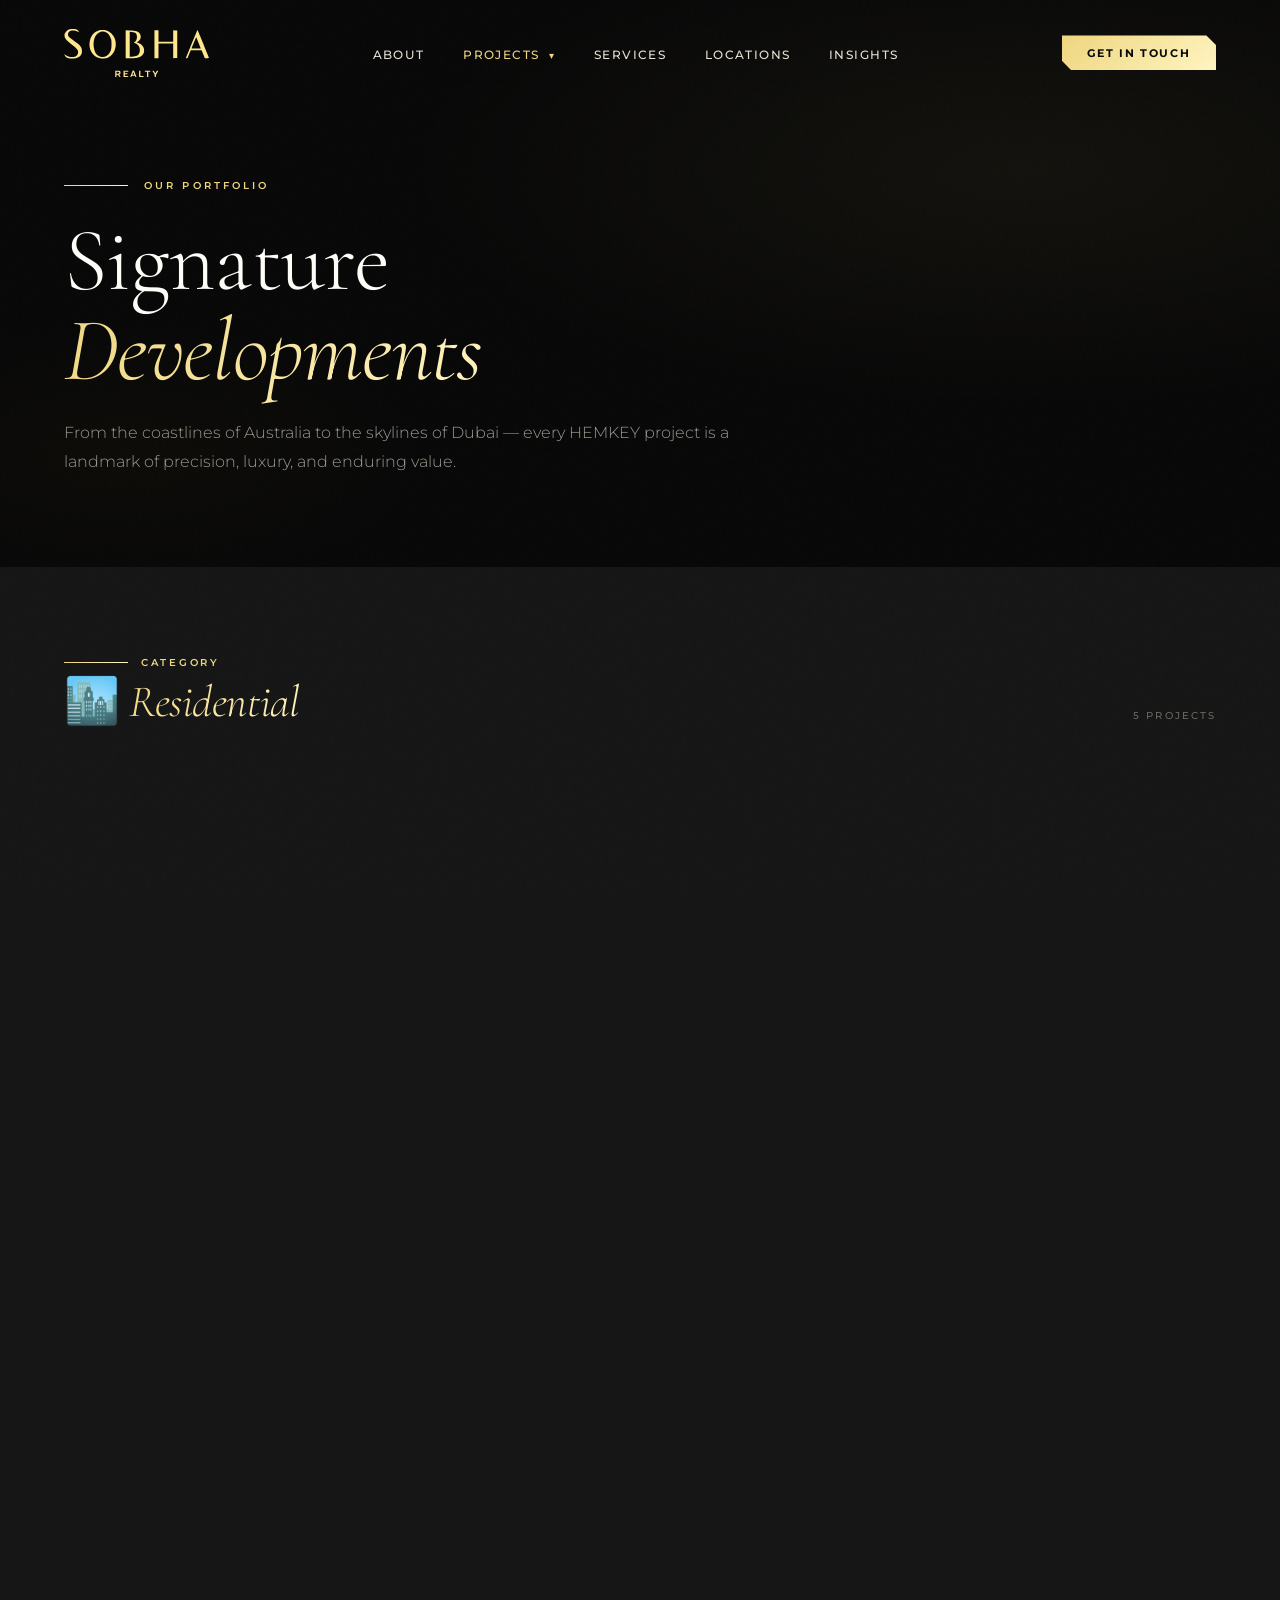
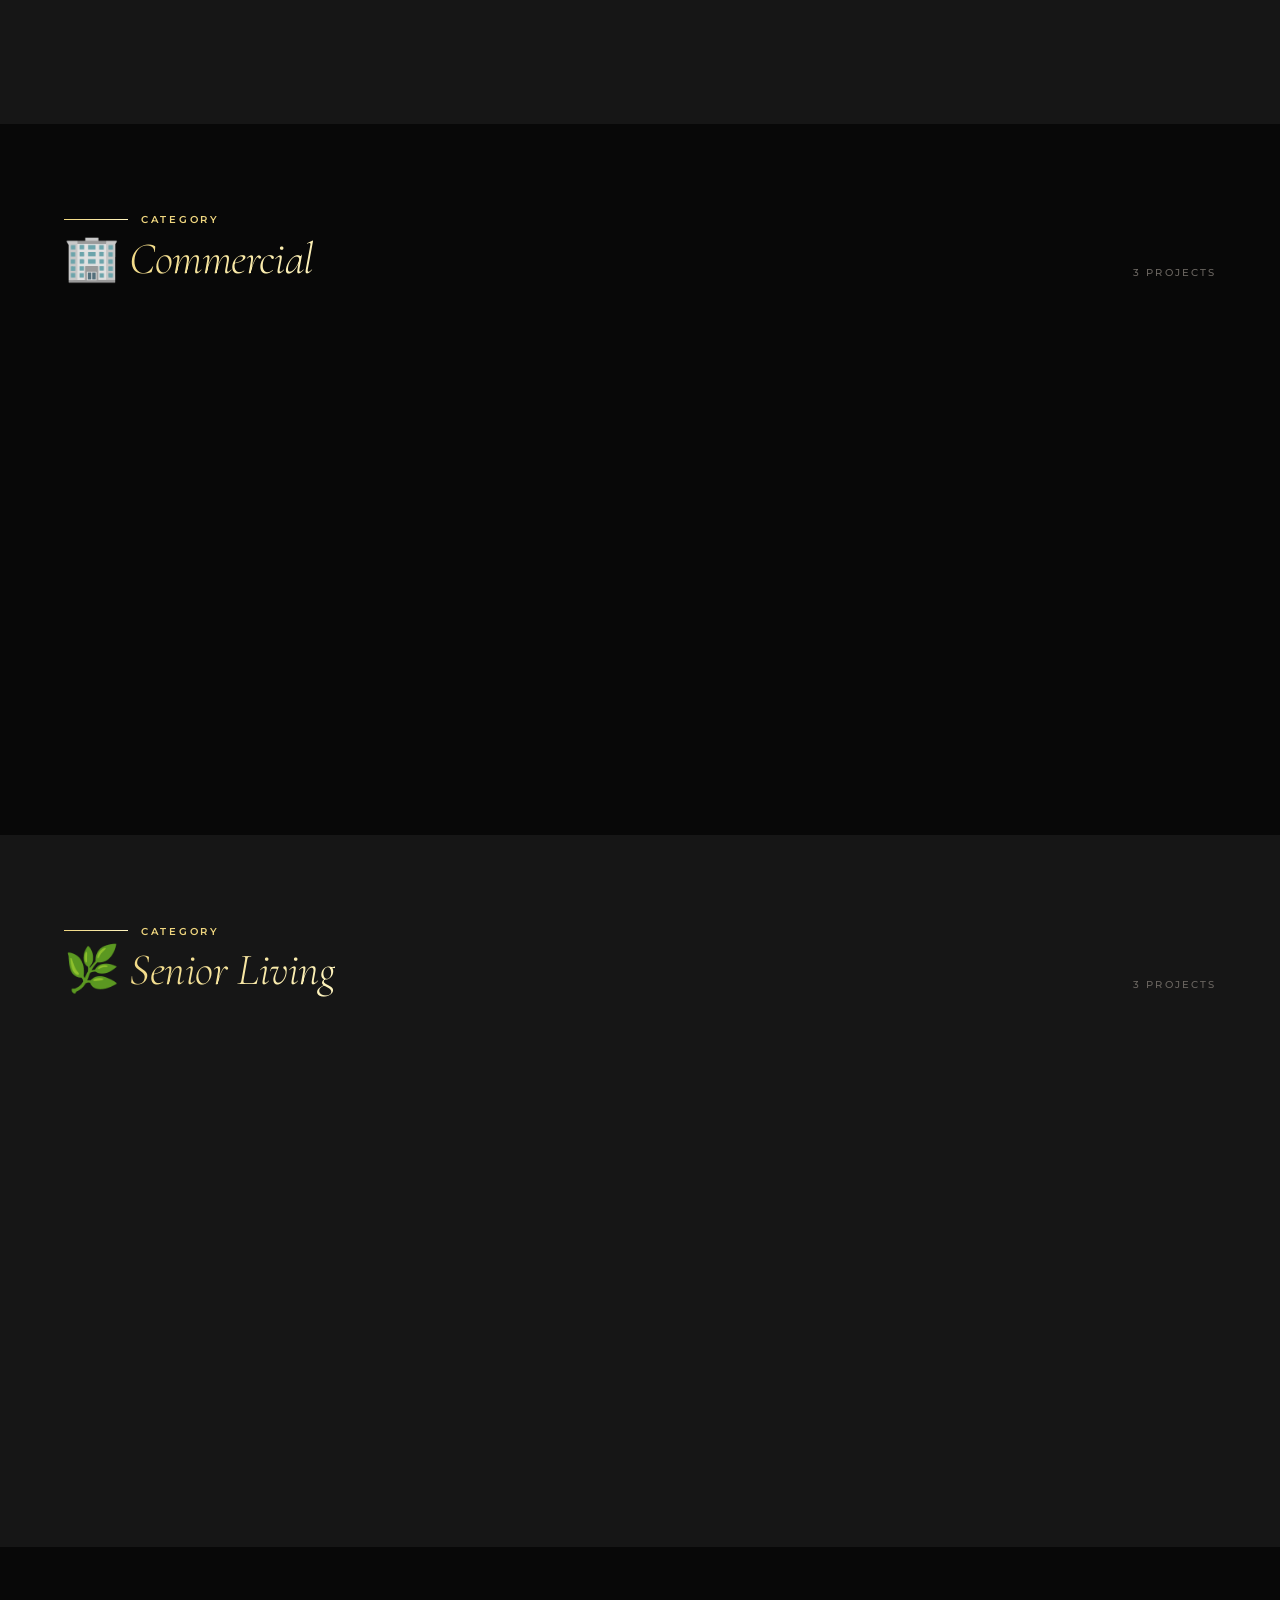
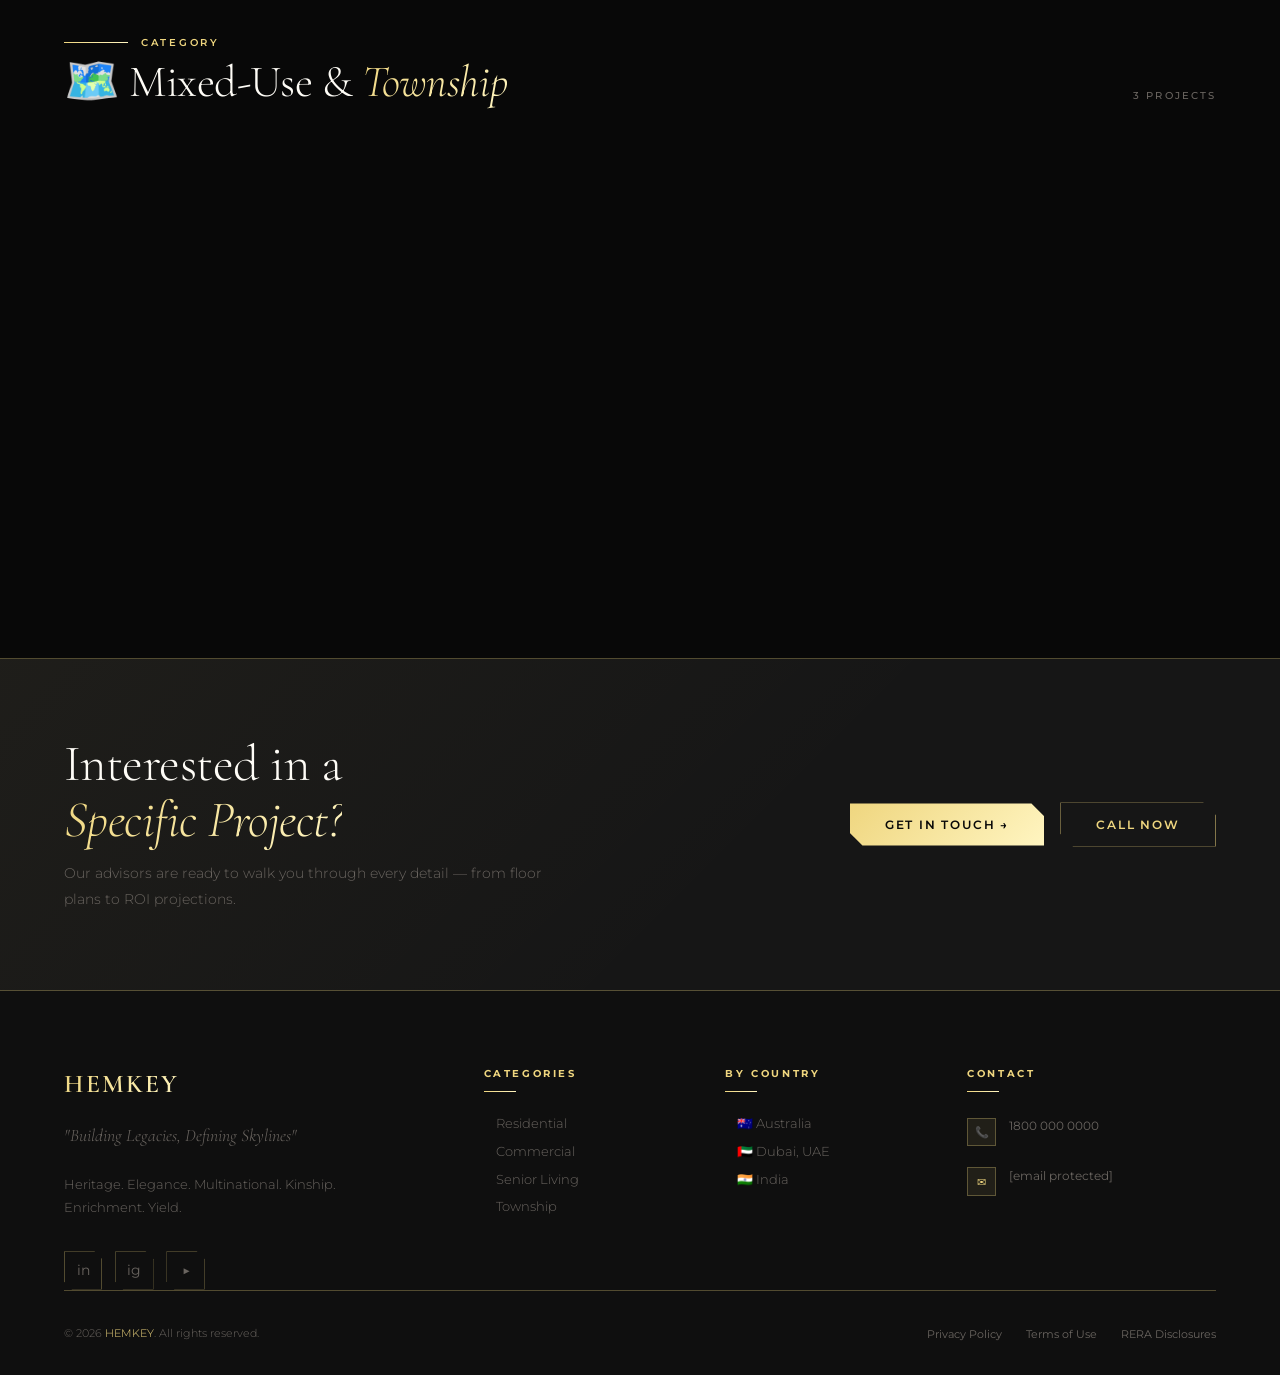
==== pages/projects.html @ 93285951 "new-push" ====
<!DOCTYPE html>
<html lang="en">
<head>
  <meta charset="UTF-8" />
  <meta name="viewport" content="width=device-width, initial-scale=1.0" />
  <meta name="description" content="HEMKEY Projects — Landmark real estate developments across Australia, Dubai and India." />
  <title>Projects — HEMKEY Real Estate</title>

  <link rel="icon" href="../assets/Sobha_(company).svg" type="image/svg+xml" />

  <link rel="stylesheet" href="../css/global.css" />
  <link rel="stylesheet" href="../css/navbar.css" />
  <link rel="stylesheet" href="../css/sections.css" />
  <link rel="stylesheet" href="../css/footer.css" />

  <style>
    /* ── Page hero ── */
    .page-hero {
      padding: clamp(7rem, 14vw, 12rem) 0 clamp(4rem, 7vw, 7rem);
      background: var(--black-deep);
      position: relative;
      overflow: hidden;
    }
    .page-hero::before {
      content: '';
      position: absolute;
      inset: 0;
      background:
        radial-gradient(ellipse 70% 60% at 80% 30%, rgba(239,214,127,.05) 0%, transparent 70%),
        radial-gradient(ellipse 40% 40% at 10% 80%, rgba(180,140,40,.03) 0%, transparent 60%);
    }
    .page-hero__inner {
      width: 90%;
      max-width: 90rem;
      margin: 0 auto;
      position: relative;
      z-index: 1;
    }
    .page-hero__tag {
      display: flex;
      align-items: center;
      gap: 1rem;
      margin-bottom: 1.5rem;
    }
    .page-hero__tag span {
      font-family: var(--font-body);
      font-size: .65rem;
      font-weight: 600;
      letter-spacing: .3em;
      text-transform: uppercase;
      color: var(--gold-start);
    }
    .page-hero__title {
      font-family: var(--font-display);
      font-size: clamp(3rem, 7vw, 7rem);
      font-weight: 300;
      color: var(--warm-white);
      line-height: 1;
      margin-bottom: 1.5rem;
    }
    .page-hero__title em {
      font-style: italic;
      background: var(--gold-gradient);
      -webkit-background-clip: text;
      -webkit-text-fill-color: transparent;
      background-clip: text;
    }
    .page-hero__sub {
      max-width: 45rem;
      font-size: clamp(.85rem, 1.3vw, 1rem);
      color: var(--text-muted);
      line-height: 1.8;
    }

    /* ── Category section ── */
    .projects-category {
      padding: clamp(4rem, 7vw, 7rem) 0;
      background: var(--black-deep);
    }
    .projects-category:nth-child(even) {
      background: var(--black-soft);
    }
    .projects-category__inner {
      width: 90%;
      max-width: 90rem;
      margin: 0 auto;
    }
    .projects-category__header {
      display: flex;
      align-items: flex-end;
      justify-content: space-between;
      gap: 2rem;
      margin-bottom: 2.5rem;
      flex-wrap: wrap;
    }
    .projects-category__title {
      font-family: var(--font-display);
      font-size: clamp(1.8rem, 3.5vw, 3rem);
      font-weight: 300;
      color: var(--warm-white);
    }
    .projects-category__title em {
      font-style: italic;
      background: var(--gold-gradient);
      -webkit-background-clip: text;
      -webkit-text-fill-color: transparent;
      background-clip: text;
    }
    .projects-category__count {
      font-family: var(--font-body);
      font-size: .65rem;
      font-weight: 500;
      letter-spacing: .2em;
      text-transform: uppercase;
      color: var(--text-dim);
      padding-bottom: .3rem;
    }

    /* ── Full projects grid ── */
    .projects-full-grid {
      display: grid;
      grid-template-columns: repeat(3, 1fr);
      gap: 1.5rem;
    }
    .project-full-card {
      background: var(--black-deep);
      border: var(--border-gold);
      overflow: hidden;
      transition: border-color .3s ease, transform .4s ease;
    }
    .project-full-card:hover {
      border-color: rgba(239,214,127,.5);
      transform: translateY(-4px);
    }
    .project-full-card__image {
      position: relative;
      width: 100%;
      padding-bottom: 62%;
      overflow: hidden;
    }
    .project-full-card__status {
      position: absolute;
      top: 1rem;
      right: 1rem;
      padding: .25rem .7rem;
      font-family: var(--font-body);
      font-size: .58rem;
      font-weight: 600;
      letter-spacing: .12em;
      text-transform: uppercase;
    }
    .project-full-card__status--ongoing   { background: rgba(239,214,127,.15); color: var(--gold-start); border: 1px solid rgba(239,214,127,.3); }
    .project-full-card__status--completed { background: rgba(100,200,120,.15); color: #81c995; border: 1px solid rgba(100,200,120,.3); }
    .project-full-card__status--upcoming  { background: rgba(150,150,255,.15); color: #a0a0f0; border: 1px solid rgba(150,150,255,.3); }
    .project-full-card__body { padding: 1.5rem; }
    .project-full-card__meta { display: flex; align-items: center; justify-content: space-between; margin-bottom: .6rem; }
    .project-full-card__category { font-family: var(--font-body); font-size: .6rem; font-weight: 600; letter-spacing: .18em; text-transform: uppercase; color: var(--gold-start); }
    .project-full-card__country { font-size: 1.1rem; }
    .project-full-card__name { font-family: var(--font-display); font-size: clamp(1.1rem,2vw,1.5rem); font-weight: 400; color: var(--warm-white); margin-bottom: .4rem; line-height: 1.2; }
    .project-full-card__location { font-family: var(--font-body); font-size: .7rem; color: var(--text-dim); margin-bottom: 1rem; display: block; }
    .project-full-card__details { display: flex; gap: 1.5rem; padding-top: 1rem; border-top: var(--border-gold); }
    .project-full-card__detail { display: flex; flex-direction: column; gap: .2rem; }
    .project-full-card__detail-val { font-family: var(--font-display); font-size: 1.1rem; font-weight: 400; background: var(--gold-gradient); -webkit-background-clip: text; -webkit-text-fill-color: transparent; background-clip: text; line-height: 1; }
    .project-full-card__detail-key { font-family: var(--font-body); font-size: .58rem; font-weight: 500; letter-spacing: .12em; text-transform: uppercase; color: var(--text-dim); }

    /* Empty state shown while JS loads */
    .projects-loading {
      grid-column: 1 / -1;
      text-align: center;
      padding: 3rem;
      font-family: var(--font-body);
      font-size: .75rem;
      letter-spacing: .15em;
      text-transform: uppercase;
      color: var(--text-dim);
    }

    @media (max-width: 60rem) { .projects-full-grid { grid-template-columns: repeat(2,1fr); } }
    @media (max-width: 40rem) { .projects-full-grid { grid-template-columns: 1fr; } }
  </style>
</head>

<body>

  <!-- ===================== NAVBAR ===================== -->
  <header class="navbar" role="banner">

    <a href="../index.html" class="navbar__logo" aria-label="HEMKEY Home">
      <img src="../assets/Sobha_(company).svg" alt="HEMKEY Logo" class="navbar__logo-img" />
    </a>

    <nav aria-label="Main navigation">
      <ul class="navbar__nav">
        <li class="navbar__nav-item">
          <a href="../index.html#about" class="navbar__nav-link">About</a>
        </li>
        <li class="navbar__nav-item">
          <a href="projects.html" class="navbar__nav-link has-dropdown" style="color:var(--gold-start);">
            Projects <span class="chevron">▾</span>
          </a>
          <div class="navbar__dropdown" role="menu">
            <a href="#residential"   class="navbar__dropdown-link" role="menuitem">Residential</a>
            <a href="#commercial"    class="navbar__dropdown-link" role="menuitem">Commercial</a>
            <a href="#senior-living" class="navbar__dropdown-link" role="menuitem">Senior Living</a>
            <a href="#township"      class="navbar__dropdown-link" role="menuitem">Mixed-Use / Township</a>
          </div>
        </li>
        <li class="navbar__nav-item">
          <a href="services.html" class="navbar__nav-link">Services</a>
        </li>
        <li class="navbar__nav-item">
          <a href="../index.html#locations" class="navbar__nav-link">Locations</a>
        </li>
        <li class="navbar__nav-item">
          <a href="insights.html" class="navbar__nav-link">Insights</a>
        </li>
      </ul>
    </nav>

    <a href="../index.html#enquiry" class="navbar__cta">Get In Touch</a>

    <button id="mob-toggle" aria-label="Toggle menu" aria-expanded="false">
      <span></span><span></span><span></span>
    </button>

  </header>

  <div id="mob-menu" role="dialog" aria-label="Mobile navigation" aria-modal="true">
    <nav>
      <a href="../index.html#about">About</a>
      <a href="projects.html">Projects</a>
      <div class="mob-sub">
        <a href="#residential">Residential</a>
        <a href="#commercial">Commercial</a>
        <a href="#senior-living">Senior Living</a>
        <a href="#township">Mixed-Use</a>
      </div>
      <a href="services.html">Services</a>
      <a href="../index.html#locations">Locations</a>
      <a href="insights.html">Insights</a>
      <a href="../index.html#enquiry" class="mob-cta">Get In Touch</a>
    </nav>
  </div>


  <!-- ===================== PAGE HERO ===================== -->
  <section class="page-hero">
    <div class="page-hero__inner">
      <div class="page-hero__tag">
        <span class="gold-line"></span>
        <span>Our Portfolio</span>
      </div>
      <h1 class="page-hero__title">Signature<br /><em>Developments</em></h1>
      <p class="page-hero__sub">From the coastlines of Australia to the skylines of Dubai — every HEMKEY project is a landmark of precision, luxury, and enduring value.</p>
    </div>
  </section>


  <!-- ===================== RESIDENTIAL ===================== -->
  <!-- Cards injected by renderer.js from data-projects.js (category: "residential") -->
  <section class="projects-category" id="residential">
    <div class="projects-category__inner">
      <div class="projects-category__header">
        <div>
          <div style="display:flex;align-items:center;gap:.8rem;margin-bottom:.6rem;">
            <span class="gold-line"></span>
            <span style="font-family:var(--font-body);font-size:.62rem;font-weight:600;letter-spacing:.28em;text-transform:uppercase;color:var(--gold-start);">Category</span>
          </div>
          <h2 class="projects-category__title">🏙️ <em>Residential</em></h2>
        </div>
        <span class="projects-category__count" id="projects-count-residential">Loading…</span>
      </div>
      <div class="projects-full-grid" id="projects-grid-residential">
        <div class="projects-loading">Loading projects…</div>
      </div>
    </div>
  </section>


  <!-- ===================== COMMERCIAL ===================== -->
  <section class="projects-category" id="commercial">
    <div class="projects-category__inner">
      <div class="projects-category__header">
        <div>
          <div style="display:flex;align-items:center;gap:.8rem;margin-bottom:.6rem;">
            <span class="gold-line"></span>
            <span style="font-family:var(--font-body);font-size:.62rem;font-weight:600;letter-spacing:.28em;text-transform:uppercase;color:var(--gold-start);">Category</span>
          </div>
          <h2 class="projects-category__title">🏢 <em>Commercial</em></h2>
        </div>
        <span class="projects-category__count" id="projects-count-commercial">Loading…</span>
      </div>
      <div class="projects-full-grid" id="projects-grid-commercial">
        <div class="projects-loading">Loading projects…</div>
      </div>
    </div>
  </section>


  <!-- ===================== SENIOR LIVING ===================== -->
  <section class="projects-category" id="senior-living">
    <div class="projects-category__inner">
      <div class="projects-category__header">
        <div>
          <div style="display:flex;align-items:center;gap:.8rem;margin-bottom:.6rem;">
            <span class="gold-line"></span>
            <span style="font-family:var(--font-body);font-size:.62rem;font-weight:600;letter-spacing:.28em;text-transform:uppercase;color:var(--gold-start);">Category</span>
          </div>
          <h2 class="projects-category__title">🌿 <em>Senior Living</em></h2>
        </div>
        <span class="projects-category__count" id="projects-count-senior">Loading…</span>
      </div>
      <div class="projects-full-grid" id="projects-grid-senior">
        <div class="projects-loading">Loading projects…</div>
      </div>
    </div>
  </section>


  <!-- ===================== TOWNSHIP ===================== -->
  <section class="projects-category" id="township">
    <div class="projects-category__inner">
      <div class="projects-category__header">
        <div>
          <div style="display:flex;align-items:center;gap:.8rem;margin-bottom:.6rem;">
            <span class="gold-line"></span>
            <span style="font-family:var(--font-body);font-size:.62rem;font-weight:600;letter-spacing:.28em;text-transform:uppercase;color:var(--gold-start);">Category</span>
          </div>
          <h2 class="projects-category__title">🗺️ Mixed-Use &amp; <em>Township</em></h2>
        </div>
        <span class="projects-category__count" id="projects-count-township">Loading…</span>
      </div>
      <div class="projects-full-grid" id="projects-grid-township">
        <div class="projects-loading">Loading projects…</div>
      </div>
    </div>
  </section>


  <!-- ===================== FOOTER ===================== -->
  <footer class="footer" role="contentinfo">

    <div class="footer__cta-band">
      <div class="footer__cta-inner">
        <div class="footer__cta-text">
          <h2>Interested in a<br /><em>Specific Project?</em></h2>
          <p>Our advisors are ready to walk you through every detail — from floor plans to ROI projections.</p>
        </div>
        <div class="footer__cta-actions">
          <a href="../index.html#enquiry" class="btn-primary">Get In Touch →</a>
          <a href="tel:+911800000000" class="btn-outline">Call Now</a>
        </div>
      </div>
    </div>

    <div class="footer__body">
      <div class="footer__grid">
        <div>
          <div class="footer__brand-logo">
            <span class="footer__brand-logo-text">HEMKEY</span>
          </div>
          <p class="footer__brand-tagline">"Building Legacies, Defining Skylines"</p>
          <p class="footer__brand-desc">Heritage. Elegance. Multinational. Kinship. Enrichment. Yield.</p>
          <div class="footer__socials">
            <a href="#" class="footer__social-icon" aria-label="LinkedIn">in</a>
            <a href="#" class="footer__social-icon" aria-label="Instagram">ig</a>
            <a href="#" class="footer__social-icon" aria-label="YouTube">▶</a>
          </div>
        </div>
        <div>
          <h3 class="footer__col-title">Categories</h3>
          <ul class="footer__links">
            <li><a href="#residential"   class="footer__link">Residential</a></li>
            <li><a href="#commercial"    class="footer__link">Commercial</a></li>
            <li><a href="#senior-living" class="footer__link">Senior Living</a></li>
            <li><a href="#township"      class="footer__link">Township</a></li>
          </ul>
        </div>
        <div>
          <h3 class="footer__col-title">By Country</h3>
          <ul class="footer__links">
            <li><a href="#" class="footer__link">🇦🇺 Australia</a></li>
            <li><a href="#" class="footer__link">🇦🇪 Dubai, UAE</a></li>
            <li><a href="#" class="footer__link">🇮🇳 India</a></li>
          </ul>
        </div>
        <div>
          <h3 class="footer__col-title">Contact</h3>
          <div class="footer__contact-item">
            <div class="footer__contact-icon">📞</div>
            <div class="footer__contact-text"><a href="tel:+911800000000">1800 000 0000</a></div>
          </div>
          <div class="footer__contact-item">
            <div class="footer__contact-icon">✉</div>
            <div class="footer__contact-text"><a href="/cdn-cgi/l/email-protection#1a6a6875707f796e695a727f77717f6334797577"><span class="__cf_email__" data-cfemail="6a1a1805000f091e192a020f07010f1344090507">[email&#160;protected]</span></a></div>
          </div>
        </div>
      </div>

      <div class="footer__bottom">
        <p class="footer__copyright">© 2026 <span>HEMKEY</span>. All rights reserved.</p>
        <ul class="footer__legal">
          <li><a href="#">Privacy Policy</a></li>
          <li><a href="#">Terms of Use</a></li>
          <li><a href="#">RERA Disclosures</a></li>
        </ul>
      </div>
    </div>
  </footer>



  <!-- Scripts — data files must load before renderer.js -->
  <script src="../js/data/projects-data.js"></script>
  <script src="../js/data/insights-data.js"></script>
  <script src="../js/navbar.js"></script>
  <script src="../js/animations.js"></script>
  <script src="../js/renderer.js"></script>

</body>
</html>
---- css/global.css ----
@import url('https://fonts.googleapis.com/css2?family=Cormorant+Garamond:ital,wght@0,300;0,400;0,500;0,600;0,700;1,300;1,400;1,600&family=Montserrat:wght@300;400;500;600;700&family=Playfair+Display:ital,wght@0,400;0,700;1,400&display=swap');

:root {
  /* Gold Gradient Palette */
  --gold-start: #efd67f;
  --gold-end: #fff5c1;
  --gold-gradient: linear-gradient(135deg, #efd67f, #fff5c1);
  --gold-gradient-75: linear-gradient(135deg, rgba(239, 214, 127, 0.75), rgba(255, 245, 193, 0.75));
  --gold-solid: #d4a843;
  --gold-dark: #b8892a;

  /* Dark Palette */
  --black-deep: #080808;
  --black-rich: #0f0f0f;
  --black-soft: #161616;
  --charcoal: #1e1e1e;
  --charcoal-mid: #2a2a2a;
  --charcoal-light: #3a3a3a;

  /* Neutrals */
  --ivory: #faf8f3;
  --cream: #f5f0e8;
  --warm-white: #fffdf7;
  --text-light: #e8e2d6;
  --text-muted: #9e9890;
  --text-dim: #6a6560;

  /* Typography */
  --font-display: 'Cormorant Garamond', Georgia, serif;
  --font-heading: 'Playfair Display', Georgia, serif;
  --font-body: 'Montserrat', sans-serif;

  /* Spacing Scale (rem-based, no px) */
  --space-xs: 0.5rem;
  --space-sm: 1rem;
  --space-md: 2rem;
  --space-lg: 4rem;
  --space-xl: 6rem;
  --space-xxl: 10rem;

  /* Transitions */
  --transition-fast: 0.2s ease;
  --transition-smooth: 0.4s cubic-bezier(0.25, 0.46, 0.45, 0.94);
  --transition-slow: 0.8s cubic-bezier(0.25, 0.46, 0.45, 0.94);

  /* Borders */
  --border-gold: 1px solid rgba(239, 214, 127, 0.3);
  --border-gold-strong: 1px solid rgba(239, 214, 127, 0.7);
}

*, *::before, *::after {
  margin: 0;
  padding: 0;
  box-sizing: border-box;
}

html {
  scroll-behavior: smooth;
  font-size: 16px;
  overflow-x: hidden;
}

body {
  font-family: var(--font-body);
  background-color: var(--black-deep);
  color: var(--text-light);
  overflow-x: hidden;
  -webkit-font-smoothing: antialiased;
  -moz-osx-font-smoothing: grayscale;
}

/* Scrollbar */
::-webkit-scrollbar { width: 0.4rem; }
::-webkit-scrollbar-track { background: var(--black-rich); }
::-webkit-scrollbar-thumb { background: var(--gold-gradient); border-radius: 2rem; }

/* Selection */
::selection {
  background: rgba(239, 214, 127, 0.3);
  color: var(--warm-white);
}

/* Typography Base */
h1, h2, h3, h4, h5, h6 {
  font-family: var(--font-display);
  font-weight: 300;
  line-height: 1.1;
  letter-spacing: -0.01em;
}

p {
  font-family: var(--font-body);
  font-weight: 300;
  line-height: 1.8;
  color: var(--text-muted);
}

a {
  text-decoration: none;
  color: inherit;
}

img {
  max-width: 100%;
  display: block;
}

/* Gold Text Utility */
.gold-text {
  background: var(--gold-gradient);
  -webkit-background-clip: text;
  -webkit-text-fill-color: transparent;
  background-clip: text;
}

/* Gold Line Divider */
.gold-line {
  width: 4rem;
  height: 1px;
  background: var(--gold-gradient);
  display: block;
}

.gold-line--center {
  margin: 0 auto;
}

/* Section Wrapper */
.section-wrapper {
  width: 90%;
  max-width: 90rem;
  margin: 0 auto;
}

/* Reveal Animation */
.reveal {
  opacity: 0;
  transform: translateY(2.5rem);
  transition: opacity 0.9s cubic-bezier(0.25, 0.46, 0.45, 0.94),
              transform 0.9s cubic-bezier(0.25, 0.46, 0.45, 0.94);
}

.reveal.visible {
  opacity: 1;
  transform: translateY(0);
}

.reveal-delay-1 { transition-delay: 0.1s; }
.reveal-delay-2 { transition-delay: 0.2s; }
.reveal-delay-3 { transition-delay: 0.3s; }
.reveal-delay-4 { transition-delay: 0.4s; }
.reveal-delay-5 { transition-delay: 0.5s; }

/* Buttons */
.btn-primary {
  display: inline-flex;
  align-items: center;
  gap: 0.6rem;
  padding: 0.85rem 2.2rem;
  background: var(--gold-gradient);
  color: var(--black-deep);
  font-family: var(--font-body);
  font-size: 0.75rem;
  font-weight: 600;
  letter-spacing: 0.15em;
  text-transform: uppercase;
  border: none;
  cursor: pointer;
  position: relative;
  overflow: hidden;
  transition: var(--transition-smooth);
  clip-path: polygon(0 0, calc(100% - 0.8rem) 0, 100% 0.8rem, 100% 100%, 0.8rem 100%, 0 calc(100% - 0.8rem));
}

.btn-primary:hover {
  transform: translateY(-2px);
  box-shadow: 0 1rem 3rem rgba(239, 214, 127, 0.25);
}

.btn-outline {
  display: inline-flex;
  align-items: center;
  gap: 0.6rem;
  padding: 0.85rem 2.2rem;
  background: transparent;
  color: var(--gold-start);
  font-family: var(--font-body);
  font-size: 0.75rem;
  font-weight: 600;
  letter-spacing: 0.15em;
  text-transform: uppercase;
  border: 1px solid rgba(239, 214, 127, 0.5);
  cursor: pointer;
  transition: var(--transition-smooth);
  clip-path: polygon(0 0, calc(100% - 0.8rem) 0, 100% 0.8rem, 100% 100%, 0.8rem 100%, 0 calc(100% - 0.8rem));
}

.btn-outline:hover {
  background: var(--gold-gradient-75);
  color: var(--black-deep);
  border-color: transparent;
}

/* Noise texture overlay */
body::before {
  content: '';
  position: fixed;
  inset: 0;
  background-image: url("data:image/svg+xml,%3Csvg viewBox='0 0 256 256' xmlns='http://www.w3.org/2000/svg'%3E%3Cfilter id='noise'%3E%3CfeTurbulence type='fractalNoise' baseFrequency='0.9' numOctaves='4' stitchTiles='stitch'/%3E%3C/filter%3E%3Crect width='100%25' height='100%25' filter='url(%23noise)' opacity='0.03'/%3E%3C/svg%3E");
  pointer-events: none;
  z-index: 9999;
  opacity: 0.4;
}
---- css/navbar.css ----
/* =============================================
   HEMKEY — NAVBAR
   Clean single-source-of-truth stylesheet
   ============================================= */

/* ── Base navbar ── */
.navbar {
  position: fixed;
  top: 0; left: 0;
  width: 100%;
  z-index: 9000;
  padding: 1.8rem 5%;
  display: flex;
  align-items: center;
  justify-content: space-between;
  background: transparent;
  transition:
    padding  0.4s cubic-bezier(.25,.46,.45,.94),
    background 0.4s cubic-bezier(.25,.46,.45,.94),
    backdrop-filter 0.4s ease;
}

.navbar.scrolled {
  padding: 1rem 5%;
  background: rgba(8,8,8,0.85);
  backdrop-filter: blur(1.5rem) saturate(1.8);
  -webkit-backdrop-filter: blur(1.5rem) saturate(1.8);
  border-bottom: 1px solid rgba(239,214,127,0.3);
  box-shadow: 0 0.5rem 3rem rgba(0,0,0,0.5);
}

/* ── Logo ── */
.navbar__logo {
  display: flex;
  align-items: center;
  flex-shrink: 0;
}

.navbar__logo-img {
  height: clamp(2rem, 4vw, 3rem);
  width: auto;
  object-fit: contain;
  filter:
    brightness(0) saturate(100%)
    invert(86%) sepia(38%) saturate(500%)
    hue-rotate(340deg) brightness(105%);
  transition: filter 0.3s ease;
}
.navbar__logo-img:hover {
  filter:
    brightness(0) saturate(100%)
    invert(95%) sepia(20%) saturate(400%)
    hue-rotate(340deg) brightness(110%);
}

/* ── Nav list ── */
.navbar__nav {
  display: flex;
  align-items: center;
  gap: clamp(1.5rem, 3vw, 3rem);
  list-style: none;
}

.navbar__nav-item { position: relative; }

.navbar__nav-link {
  font-family: var(--font-body);
  font-size: clamp(.65rem, 1vw, .75rem);
  font-weight: 500;
  letter-spacing: .12em;
  text-transform: uppercase;
  color: var(--text-light);
  padding: .3rem 0;
  position: relative;
  transition: color 0.2s ease;
}
.navbar__nav-link::after {
  content: '';
  position: absolute;
  bottom: -2px; left: 0;
  width: 0; height: 1px;
  background: var(--gold-gradient);
  transition: width 0.3s cubic-bezier(.25,.46,.45,.94);
}
.navbar__nav-link:hover { color: var(--gold-start); }
.navbar__nav-link:hover::after { width: 100%; }

/* ── Insights highlight ── */
.navbar__nav-link--insights {
  color: var(--gold-start) !important;
  padding-right: .9rem !important;
}
.navbar__nav-link--insights::after { width: 100% !important; }

.navbar__insights-dot {
  position: absolute;
  top: -.15rem; right: 0;
  width: .42rem; height: .42rem;
  border-radius: 50%;
  background: var(--gold-start);
  animation: dotPulse 2s ease infinite;
}
@keyframes dotPulse {
  0%,100% { opacity:1; transform:scale(1);   }
  50%      { opacity:.4; transform:scale(.6); }
}

/* ── Dropdown ── */
.navbar__dropdown {
  position: absolute;
  top: calc(100% + 1.2rem);
  left: 50%;
  transform: translateX(-50%) translateY(-.5rem);
  background: rgba(14,14,14,.97);
  backdrop-filter: blur(1.5rem);
  -webkit-backdrop-filter: blur(1.5rem);
  border: 1px solid rgba(239,214,127,.3);
  min-width: 14rem;
  padding: .8rem 0;
  opacity: 0;
  visibility: hidden;
  pointer-events: none;
  transition: opacity .3s ease, transform .3s ease, visibility .3s ease;
  clip-path: polygon(0 0, calc(100% - 1rem) 0, 100% 1rem, 100% 100%, 0 100%);
}
.navbar__nav-item:hover .navbar__dropdown {
  opacity: 1;
  visibility: visible;
  transform: translateX(-50%) translateY(0);
  pointer-events: all;
}
.navbar__dropdown-link {
  display: block;
  padding: .7rem 1.5rem;
  font-family: var(--font-body);
  font-size: .72rem;
  font-weight: 400;
  letter-spacing: .1em;
  text-transform: uppercase;
  color: var(--text-muted);
  border-left: 2px solid transparent;
  transition: color .2s ease, padding-left .2s ease, background .2s ease;
}
.navbar__dropdown-link:hover {
  color: var(--gold-start);
  border-left-color: var(--gold-start);
  padding-left: 1.8rem;
  background: rgba(239,214,127,.04);
}

/* Chevron */
.navbar__nav-link.has-dropdown::after { content: none; }
.navbar__nav-link.has-dropdown .chevron {
  display: inline-block;
  margin-left: .3rem;
  font-size: .6rem;
  vertical-align: middle;
  transition: transform .3s ease;
}
.navbar__nav-item:hover .navbar__nav-link.has-dropdown .chevron {
  transform: rotate(180deg);
}

/* ── CTA button ── */
.navbar__cta {
  padding: .65rem 1.6rem;
  background: var(--gold-gradient);
  color: var(--black-deep);
  font-family: var(--font-body);
  font-size: .7rem;
  font-weight: 700;
  letter-spacing: .15em;
  text-transform: uppercase;
  white-space: nowrap;
  flex-shrink: 0;
  clip-path: polygon(0 0, calc(100% - .6rem) 0, 100% .6rem, 100% 100%, .6rem 100%, 0 calc(100% - .6rem));
  transition: transform .3s ease, box-shadow .3s ease, filter .3s ease;
}
.navbar__cta:hover {
  transform: translateY(-2px);
  box-shadow: 0 .8rem 2.5rem rgba(239,214,127,.35);
  filter: brightness(1.05);
}

/* =============================================
   HAMBURGER — desktop: NEVER shown
   mobile: shown + animated
   ============================================= */

/* The button is invisible by default at ALL viewport sizes.
   Only the mobile media query below turns it on. */
#mob-toggle {
  display: none !important; /* hidden everywhere — overridden only in mobile MQ */
}

/* Mobile breakpoint — turn it on */
@media (max-width: 896px) {
  .navbar__nav,
  .navbar__cta {
    display: none !important;
  }

  #mob-toggle {
    display: flex !important;   /* only here does it show */
    flex-direction: column;
    justify-content: center;
    align-items: center;
    gap: 5px;
    width: 44px;
    height: 44px;
    padding: 10px;
    background: transparent;
    border: none;
    cursor: pointer;
    z-index: 99999;
    flex-shrink: 0;
  }

  #mob-toggle span {
    display: block;
    width: 24px;
    height: 2px;
    background: #efd67f;
    border-radius: 2px;
    transition: transform .35s ease, opacity .35s ease;
    transform-origin: center;
    pointer-events: none;
  }

  /* X animation */
  #mob-toggle.is-open span:nth-child(1) { transform: translateY(7px) rotate(45deg); }
  #mob-toggle.is-open span:nth-child(2) { opacity: 0; transform: scaleX(0); }
  #mob-toggle.is-open span:nth-child(3) { transform: translateY(-7px) rotate(-45deg); }
}

/* =============================================
   FULL-SCREEN MOBILE MENU
   ============================================= */
#mob-menu {
  display: none; /* JS sets to flex when open */
  position: fixed;
  inset: 0;
  width: 100vw;
  height: 100vh;
  background: rgba(8,8,8,.98);
  z-index: 99990;
  flex-direction: column;
  align-items: center;
  justify-content: center;
  padding: 80px 40px 40px;
  overflow-y: auto;
}
#mob-menu.is-open { display: flex; }

#mob-menu nav {
  display: flex;
  flex-direction: column;
  align-items: center;
  gap: 32px;
  width: 100%;
}

#mob-menu nav a {
  font-family: 'Cormorant Garamond', Georgia, serif;
  font-size: clamp(2rem, 8vw, 3.2rem);
  font-weight: 300;
  color: #e8e2d6;
  letter-spacing: .04em;
  text-decoration: none;
  text-align: center;
  display: block;
  transition: color .2s ease;
}
#mob-menu nav a:hover {
  background: linear-gradient(135deg,#efd67f,#fff5c1);
  -webkit-background-clip: text;
  -webkit-text-fill-color: transparent;
  background-clip: text;
}

.mob-sub {
  display: flex;
  gap: 20px;
  flex-wrap: wrap;
  justify-content: center;
  margin-top: -16px;
}
.mob-sub a {
  font-family: 'Montserrat', sans-serif !important;
  font-size: .7rem !important;
  font-weight: 500 !important;
  letter-spacing: .15em !important;
  text-transform: uppercase;
  color: #6a6560 !important;
  -webkit-text-fill-color: unset !important;
  background: none !important;
}
.mob-sub a:hover {
  color: #efd67f !important;
  -webkit-text-fill-color: #efd67f !important;
}

.mob-cta {
  display: inline-block;
  margin-top: 8px;
  padding: 14px 36px;
  background: linear-gradient(135deg,#efd67f,#fff5c1);
  color: #080808 !important;
  -webkit-text-fill-color: #080808 !important;
  font-family: 'Montserrat', sans-serif !important;
  font-size: .72rem !important;
  font-weight: 700 !important;
  letter-spacing: .18em !important;
  text-transform: uppercase !important;
  clip-path: polygon(0 0, calc(100% - 10px) 0, 100% 10px, 100% 100%, 10px 100%, 0 calc(100% - 10px));
}
.mob-cta:hover {
  filter: brightness(1.05);
}
---- css/sections.css ----
/* ===== ABOUT SECTION ===== */
.about {
  padding: clamp(5rem, 10vw, 10rem) 0;
  background: var(--black-deep);
  position: relative;
  overflow: hidden;
}

.about::before {
  content: '';
  position: absolute;
  top: -20%;
  right: -10%;
  width: 55%;
  height: 80%;
  background: radial-gradient(ellipse, rgba(239, 214, 127, 0.04) 0%, transparent 70%);
  pointer-events: none;
}

.about__inner {
  width: 90%;
  max-width: 90rem;
  margin: 0 auto;
  display: grid;
  grid-template-columns: 1fr 1fr;
  gap: clamp(3rem, 6vw, 7rem);
  align-items: center;
}

.about__visual {
  position: relative;
}

.about__image-frame {
  position: relative;
  width: 100%;
  padding-bottom: 115%;
  overflow: hidden;
}

.about__image-frame img,
.about__image-placeholder {
  position: absolute;
  inset: 0;
  width: 100%;
  height: 100%;
  object-fit: cover;
}

.about__image-placeholder {
  background: linear-gradient(160deg, #1a1508 0%, #0f0d08 50%, #141010 100%);
  display: flex;
  align-items: center;
  justify-content: center;
}

.about__image-placeholder-text {
  font-family: var(--font-body);
  font-size: 0.6rem;
  letter-spacing: 0.25em;
  color: rgba(239, 214, 127, 0.2);
  text-transform: uppercase;
  border: 1px dashed rgba(239, 214, 127, 0.1);
  padding: 0.8rem 1.5rem;
}

/* Gold border accent */
.about__image-frame::before {
  content: '';
  position: absolute;
  top: -1.5rem;
  left: -1.5rem;
  width: 60%;
  height: 60%;
  border-top: 1px solid rgba(239, 214, 127, 0.4);
  border-left: 1px solid rgba(239, 214, 127, 0.4);
  z-index: 2;
  pointer-events: none;
}

.about__image-frame::after {
  content: '';
  position: absolute;
  bottom: -1.5rem;
  right: -1.5rem;
  width: 60%;
  height: 60%;
  border-bottom: 1px solid rgba(239, 214, 127, 0.4);
  border-right: 1px solid rgba(239, 214, 127, 0.4);
  z-index: 2;
  pointer-events: none;
}

/* Floating badge */
.about__badge {
  position: absolute;
  bottom: -1.5rem;
  right: -2rem;
  background: var(--gold-gradient);
  padding: 1.5rem;
  z-index: 3;
  text-align: center;
  clip-path: polygon(0 0, calc(100% - 1rem) 0, 100% 1rem, 100% 100%, 0 100%);
  min-width: 7rem;
}

.about__badge-number {
  display: block;
  font-family: var(--font-display);
  font-size: clamp(2rem, 4vw, 2.8rem);
  font-weight: 600;
  color: var(--black-deep);
  line-height: 1;
}

.about__badge-label {
  display: block;
  font-family: var(--font-body);
  font-size: 0.55rem;
  font-weight: 700;
  letter-spacing: 0.15em;
  text-transform: uppercase;
  color: var(--black-deep);
  margin-top: 0.3rem;
}

/* About Text */
.about__content {
  padding: 0;
}

.about__tag {
  display: inline-flex;
  align-items: center;
  gap: 0.8rem;
  margin-bottom: 1.5rem;
}

.about__tag span {
  font-family: var(--font-body);
  font-size: 0.65rem;
  font-weight: 600;
  letter-spacing: 0.25em;
  text-transform: uppercase;
  color: var(--gold-start);
}

.about__heading {
  font-family: var(--font-display);
  font-size: clamp(2.2rem, 4.5vw, 4rem);
  font-weight: 300;
  color: var(--warm-white);
  line-height: 1.1;
  margin-bottom: 1.5rem;
}

.about__heading em {
  font-style: italic;
  background: var(--gold-gradient);
  -webkit-background-clip: text;
  -webkit-text-fill-color: transparent;
  background-clip: text;
}

.about__body {
  font-family: var(--font-body);
  font-size: clamp(0.8rem, 1.2vw, 0.9rem);
  font-weight: 300;
  line-height: 1.9;
  color: var(--text-muted);
  margin-bottom: 1.2rem;
}

.about__pillars {
  display: flex;
  flex-direction: column;
  gap: 1rem;
  margin: 2rem 0;
}

.about__pillar {
  display: flex;
  align-items: flex-start;
  gap: 1rem;
  padding: 1rem 1.2rem;
  border: var(--border-gold);
  background: rgba(239, 214, 127, 0.02);
  transition: var(--transition-smooth);
}

.about__pillar:hover {
  background: rgba(239, 214, 127, 0.05);
  border-color: rgba(239, 214, 127, 0.5);
}

.about__pillar-icon {
  width: 2rem;
  height: 2rem;
  flex-shrink: 0;
  background: var(--gold-gradient);
  display: flex;
  align-items: center;
  justify-content: center;
  font-size: 0.85rem;
  clip-path: polygon(50% 0%, 100% 25%, 100% 75%, 50% 100%, 0% 75%, 0% 25%);
}

.about__pillar-text strong {
  display: block;
  font-family: var(--font-body);
  font-size: 0.75rem;
  font-weight: 600;
  letter-spacing: 0.1em;
  text-transform: uppercase;
  color: var(--gold-start);
  margin-bottom: 0.3rem;
}

.about__pillar-text p {
  font-size: 0.8rem;
  color: var(--text-dim);
  line-height: 1.6;
  margin: 0;
}

/* ===== STATS STRIP ===== */
.stats {
  padding: clamp(3rem, 5vw, 5rem) 0;
  background: var(--black-soft);
  border-top: var(--border-gold);
  border-bottom: var(--border-gold);
  position: relative;
  overflow: hidden;
}

.stats::before {
  content: '';
  position: absolute;
  inset: 0;
  background: linear-gradient(135deg, rgba(239, 214, 127, 0.03) 0%, transparent 50%, rgba(239, 214, 127, 0.02) 100%);
}

.stats__inner {
  width: 90%;
  max-width: 90rem;
  margin: 0 auto;
  display: grid;
  grid-template-columns: repeat(4, 1fr);
  gap: clamp(1rem, 3vw, 2rem);
}

.stats__item {
  text-align: center;
  padding: clamp(1rem, 2vw, 2rem);
  position: relative;
}

.stats__item:not(:last-child)::after {
  content: '';
  position: absolute;
  right: 0;
  top: 20%;
  height: 60%;
  width: 1px;
  background: linear-gradient(to bottom, transparent, rgba(239, 214, 127, 0.2), transparent);
}

.stats__number {
  font-family: var(--font-display);
  font-size: clamp(2.5rem, 5vw, 4.5rem);
  font-weight: 300;
  line-height: 1;
  background: var(--gold-gradient);
  -webkit-background-clip: text;
  -webkit-text-fill-color: transparent;
  background-clip: text;
  display: block;
  margin-bottom: 0.5rem;
}

.stats__suffix {
  font-size: 0.6em;
  vertical-align: super;
}

.stats__label {
  font-family: var(--font-body);
  font-size: clamp(0.6rem, 1vw, 0.7rem);
  font-weight: 500;
  letter-spacing: 0.2em;
  text-transform: uppercase;
  color: var(--text-dim);
}

/* ===== SERVICES SECTION ===== */
.services {
  padding: clamp(5rem, 10vw, 10rem) 0;
  background: var(--black-deep);
  position: relative;
}

.services::before {
  content: '';
  position: absolute;
  bottom: 0;
  left: 0;
  width: 40%;
  height: 50%;
  background: radial-gradient(ellipse, rgba(239, 214, 127, 0.03) 0%, transparent 70%);
  pointer-events: none;
}

.section-header {
  text-align: center;
  margin-bottom: clamp(3rem, 5vw, 5rem);
  width: 90%;
  max-width: 90rem;
  margin-left: auto;
  margin-right: auto;
}

.section-tag {
  display: inline-flex;
  align-items: center;
  gap: 0.8rem;
  margin-bottom: 1rem;
}

.section-tag span {
  font-family: var(--font-body);
  font-size: 0.65rem;
  font-weight: 600;
  letter-spacing: 0.3em;
  text-transform: uppercase;
  color: var(--gold-start);
}

.section-heading {
  font-family: var(--font-display);
  font-size: clamp(2rem, 4.5vw, 4rem);
  font-weight: 300;
  color: var(--warm-white);
  margin: 1rem 0;
  line-height: 1.1;
}

.section-heading em {
  font-style: italic;
  background: var(--gold-gradient);
  -webkit-background-clip: text;
  -webkit-text-fill-color: transparent;
  background-clip: text;
}

.section-sub {
  max-width: 40rem;
  margin: 0 auto;
  font-size: clamp(0.8rem, 1.2vw, 0.9rem);
  color: var(--text-dim);
  line-height: 1.8;
}

.services__grid {
  width: 90%;
  max-width: 90rem;
  margin: 0 auto;
  display: grid;
  grid-template-columns: repeat(auto-fit, minmax(min(100%, 18rem), 1fr));
  gap: 1.5px;
  background: rgba(239, 214, 127, 0.1);
  border: 1.5px solid rgba(239, 214, 127, 0.1);
}

.services__card {
  background: var(--black-deep);
  padding: clamp(2rem, 3vw, 3rem);
  position: relative;
  overflow: hidden;
  transition: var(--transition-smooth);
  cursor: default;
}

.services__card::before {
  content: '';
  position: absolute;
  inset: 0;
  background: var(--gold-gradient-75);
  opacity: 0;
  transition: opacity 0.4s ease;
}

.services__card:hover::before {
  opacity: 0.05;
}

.services__card:hover {
  background: var(--black-soft);
}

.services__card-number {
  font-family: var(--font-display);
  font-size: 4rem;
  font-weight: 300;
  color: rgba(239, 214, 127, 0.07);
  line-height: 1;
  position: absolute;
  top: 1rem;
  right: 1.5rem;
  transition: color 0.4s ease;
}

.services__card:hover .services__card-number {
  color: rgba(239, 214, 127, 0.12);
}

.services__card-icon {
  font-size: 1.8rem;
  margin-bottom: 1.5rem;
  display: block;
  position: relative;
  z-index: 1;
}

.services__card-title {
  font-family: var(--font-display);
  font-size: clamp(1.3rem, 2.5vw, 1.8rem);
  font-weight: 400;
  color: var(--warm-white);
  margin-bottom: 1rem;
  position: relative;
  z-index: 1;
}

.services__card-body {
  font-size: clamp(0.75rem, 1.1vw, 0.85rem);
  color: var(--text-dim);
  line-height: 1.8;
  position: relative;
  z-index: 1;
  margin: 0;
}

.services__card-link {
  display: inline-flex;
  align-items: center;
  gap: 0.5rem;
  margin-top: 1.5rem;
  font-family: var(--font-body);
  font-size: 0.65rem;
  font-weight: 600;
  letter-spacing: 0.15em;
  text-transform: uppercase;
  color: var(--gold-start);
  position: relative;
  z-index: 1;
  transition: gap 0.3s ease;
}

.services__card-link:hover {
  gap: 0.8rem;
}

/* ===== PROJECTS SECTION ===== */
.projects {
  padding: clamp(5rem, 10vw, 10rem) 0;
  background: var(--black-soft);
  position: relative;
}

.projects__filter {
  width: 90%;
  max-width: 90rem;
  margin: 0 auto 3rem;
  display: flex;
  align-items: center;
  gap: 1rem;
  flex-wrap: wrap;
}

.projects__filter-btn {
  padding: 0.5rem 1.3rem;
  background: transparent;
  border: var(--border-gold);
  color: var(--text-muted);
  font-family: var(--font-body);
  font-size: 0.65rem;
  font-weight: 500;
  letter-spacing: 0.15em;
  text-transform: uppercase;
  cursor: pointer;
  transition: var(--transition-smooth);
  clip-path: polygon(0 0, calc(100% - 0.5rem) 0, 100% 0.5rem, 100% 100%, 0.5rem 100%, 0 calc(100% - 0.5rem));
}

.projects__filter-btn.active,
.projects__filter-btn:hover {
  background: var(--gold-gradient);
  color: var(--black-deep);
  border-color: transparent;
}

.projects__grid {
  width: 90%;
  max-width: 90rem;
  margin: 0 auto;
  display: grid;
  grid-template-columns: repeat(12, 1fr);
  grid-template-rows: auto;
  gap: 1.5rem;
}

.project-card {
  position: relative;
  overflow: hidden;
  cursor: pointer;
}

.project-card:nth-child(1) { grid-column: span 7; grid-row: span 2; }
.project-card:nth-child(2) { grid-column: span 5; }
.project-card:nth-child(3) { grid-column: span 5; }
.project-card:nth-child(4) { grid-column: span 4; }
.project-card:nth-child(5) { grid-column: span 4; }
.project-card:nth-child(6) { grid-column: span 4; }

.project-card__image {
  width: 100%;
  padding-bottom: 70%;
  background: var(--charcoal);
  overflow: hidden;
  position: relative;
}

.project-card:nth-child(1) .project-card__image {
  padding-bottom: 100%;
}

.project-card__img,
.project-card__img-placeholder {
  position: absolute;
  inset: 0;
  width: 100%;
  height: 100%;
  object-fit: cover;
  transition: transform 0.8s cubic-bezier(0.25, 0.46, 0.45, 0.94);
}

.project-card__img-placeholder {
  background: linear-gradient(160deg, #1a1510 0%, #0f0c08 50%, #181313 100%);
  display: flex;
  align-items: center;
  justify-content: center;
}

.project-card__img-placeholder span {
  font-family: var(--font-body);
  font-size: 0.55rem;
  letter-spacing: 0.25em;
  color: rgba(239, 214, 127, 0.15);
  text-transform: uppercase;
  border: 1px dashed rgba(239, 214, 127, 0.08);
  padding: 0.6rem 1.2rem;
}

.project-card:hover .project-card__img,
.project-card:hover .project-card__img-placeholder {
  transform: scale(1.05);
}

.project-card__overlay {
  position: absolute;
  inset: 0;
  background: linear-gradient(to top, rgba(8,8,8,0.95) 0%, rgba(8,8,8,0.3) 50%, transparent 100%);
  opacity: 0.7;
  transition: opacity 0.4s ease;
}

.project-card:hover .project-card__overlay {
  opacity: 1;
}

.project-card__info {
  position: absolute;
  bottom: 0;
  left: 0;
  right: 0;
  padding: clamp(1rem, 2vw, 1.8rem);
  transform: translateY(30%);
  transition: transform 0.4s cubic-bezier(0.25, 0.46, 0.45, 0.94);
}

.project-card:hover .project-card__info {
  transform: translateY(0);
}

.project-card__category {
  font-family: var(--font-body);
  font-size: 0.6rem;
  font-weight: 600;
  letter-spacing: 0.2em;
  text-transform: uppercase;
  color: var(--gold-start);
  margin-bottom: 0.4rem;
}

.project-card__name {
  font-family: var(--font-display);
  font-size: clamp(1rem, 2vw, 1.5rem);
  font-weight: 400;
  color: var(--warm-white);
  line-height: 1.2;
  margin-bottom: 0.5rem;
}

.project-card__location {
  font-family: var(--font-body);
  font-size: 0.7rem;
  color: var(--text-dim);
  opacity: 0;
  transition: opacity 0.4s ease 0.1s;
}

.project-card:hover .project-card__location {
  opacity: 1;
}

.projects__cta-wrap {
  width: 90%;
  max-width: 90rem;
  margin: 3rem auto 0;
  text-align: center;
}

/* ===== TESTIMONIALS ===== */
.testimonials {
  padding: clamp(5rem, 10vw, 10rem) 0;
  background: var(--black-deep);
  position: relative;
  overflow: hidden;
}

.testimonials::before {
  content: '"';
  position: absolute;
  top: 5%;
  left: 5%;
  font-family: var(--font-display);
  font-size: 30rem;
  color: rgba(239, 214, 127, 0.02);
  line-height: 1;
  pointer-events: none;
  user-select: none;
}

.testimonials__track-wrapper {
  width: 100%;
  overflow: hidden;
  position: relative;
}

.testimonials__track {
  display: flex;
  gap: 2rem;
  padding: 2rem 5%;
  transition: transform 0.6s cubic-bezier(0.25, 0.46, 0.45, 0.94);
}

.testimonial-card {
  flex: 0 0 clamp(20rem, 38vw, 34rem);
  background: var(--black-soft);
  border: var(--border-gold);
  padding: clamp(1.8rem, 3vw, 2.8rem);
  position: relative;
  clip-path: polygon(0 0, calc(100% - 1.5rem) 0, 100% 1.5rem, 100% 100%, 0 100%);
  transition: border-color 0.3s ease;
}

.testimonial-card:hover {
  border-color: rgba(239, 214, 127, 0.5);
}

.testimonial-card__quote-icon {
  font-family: var(--font-display);
  font-size: 4rem;
  line-height: 0.8;
  color: var(--gold-start);
  opacity: 0.4;
  margin-bottom: 1rem;
  display: block;
}

.testimonial-card__text {
  font-family: var(--font-display);
  font-size: clamp(1rem, 1.8vw, 1.3rem);
  font-weight: 300;
  font-style: italic;
  line-height: 1.7;
  color: var(--text-light);
  margin-bottom: 1.5rem;
}

.testimonial-card__stars {
  display: flex;
  gap: 0.2rem;
  margin-bottom: 1.2rem;
}

.testimonial-card__star {
  color: var(--gold-start);
  font-size: 0.7rem;
}

.testimonial-card__author {
  display: flex;
  align-items: center;
  gap: 1rem;
  border-top: var(--border-gold);
  padding-top: 1.2rem;
}

.testimonial-card__avatar {
  width: 2.8rem;
  height: 2.8rem;
  border-radius: 50%;
  background: var(--gold-gradient);
  display: flex;
  align-items: center;
  justify-content: center;
  font-family: var(--font-display);
  font-size: 1.1rem;
  font-weight: 600;
  color: var(--black-deep);
  flex-shrink: 0;
}

.testimonial-card__name {
  font-family: var(--font-body);
  font-size: 0.8rem;
  font-weight: 600;
  color: var(--warm-white);
  display: block;
}

.testimonial-card__role {
  font-family: var(--font-body);
  font-size: 0.65rem;
  font-weight: 400;
  color: var(--gold-start);
  letter-spacing: 0.08em;
}

/* Testimonial Controls */
.testimonials__controls {
  display: flex;
  align-items: center;
  justify-content: center;
  gap: 1rem;
  margin-top: 2.5rem;
}

.testimonials__btn {
  width: 3rem;
  height: 3rem;
  border: var(--border-gold);
  background: transparent;
  color: var(--gold-start);
  cursor: pointer;
  display: flex;
  align-items: center;
  justify-content: center;
  font-size: 1rem;
  transition: var(--transition-smooth);
  clip-path: polygon(0 0, calc(100% - 0.6rem) 0, 100% 0.6rem, 100% 100%, 0.6rem 100%, 0 calc(100% - 0.6rem));
}

.testimonials__btn:hover {
  background: var(--gold-gradient);
  color: var(--black-deep);
}

.testimonials__dots {
  display: flex;
  gap: 0.5rem;
}

.testimonials__dot {
  width: 0.4rem;
  height: 0.4rem;
  border-radius: 50%;
  background: var(--charcoal-light);
  cursor: pointer;
  transition: var(--transition-smooth);
}

.testimonials__dot.active {
  width: 1.5rem;
  border-radius: 2rem;
  background: var(--gold-gradient);
}

/* Responsive */
@media (max-width: 56rem) {
  .about__inner {
    grid-template-columns: 1fr;
    gap: 3rem;
  }

  .about__badge {
    right: 0;
  }

  .stats__inner {
    grid-template-columns: repeat(2, 1fr);
  }

  .stats__item:nth-child(2)::after {
    display: none;
  }

  .projects__grid {
    grid-template-columns: 1fr 1fr;
  }

  .project-card:nth-child(n) {
    grid-column: span 1;
    grid-row: span 1;
  }

  .project-card:nth-child(1) {
    grid-column: span 2;
  }
}

@media (max-width: 36rem) {
  .stats__inner {
    grid-template-columns: repeat(2, 1fr);
  }

  .projects__grid {
    grid-template-columns: 1fr;
  }

  .project-card:nth-child(n) {
    grid-column: span 1;
  }
}


/* ===========================
   HEMKEY CARDS (About Section)
   =========================== */
.about__hemkey {
  position: relative;
}

.hemkey-grid {
  display: grid;
  grid-template-columns: 1fr 1fr;
  gap: 1rem;
}

.hemkey-card {
  display: flex;
  align-items: flex-start;
  gap: 1rem;
  padding: 1.2rem 1.4rem;
  background: rgba(239, 214, 127, 0.03);
  border: 1px solid rgba(239, 214, 127, 0.15);
  transition: border-color 0.3s ease, background 0.3s ease, transform 0.3s ease;
  clip-path: polygon(0 0, calc(100% - 0.8rem) 0, 100% 0.8rem, 100% 100%, 0 100%);
  cursor: default;
}

.hemkey-card:hover {
  border-color: rgba(239, 214, 127, 0.5);
  background: rgba(239, 214, 127, 0.06);
  transform: translateY(-2px);
}

.hemkey-card__letter {
  font-family: var(--font-display);
  font-size: clamp(2rem, 4vw, 2.8rem);
  font-weight: 600;
  line-height: 1;
  background: var(--gold-gradient);
  -webkit-background-clip: text;
  -webkit-text-fill-color: transparent;
  background-clip: text;
  flex-shrink: 0;
  min-width: 2rem;
}

.hemkey-card__content strong {
  display: block;
  font-family: var(--font-body);
  font-size: 0.72rem;
  font-weight: 700;
  letter-spacing: 0.12em;
  text-transform: uppercase;
  color: var(--gold-start);
  margin-bottom: 0.3rem;
}

.hemkey-card__content p {
  font-size: 0.75rem;
  color: var(--text-dim);
  line-height: 1.6;
  margin: 0;
}

/* ===========================
   LOCATIONS SECTION
   =========================== */
.locations {
  padding: clamp(5rem, 10vw, 10rem) 0;
  background: var(--black-rich);
  position: relative;
  overflow: hidden;
}

.locations::before {
  content: '';
  position: absolute;
  top: 0; left: 0; right: 0;
  height: 1px;
  background: var(--gold-gradient);
  opacity: 0.3;
}

.locations__grid {
  width: 90%;
  max-width: 90rem;
  margin: 0 auto;
  display: grid;
  grid-template-columns: repeat(4, 1fr);
  gap: 1.5px;
  background: rgba(239, 214, 127, 0.08);
  border: 1.5px solid rgba(239, 214, 127, 0.08);
}

.location-card {
  background: var(--black-rich);
  padding: clamp(2rem, 3vw, 3rem) clamp(1.5rem, 2.5vw, 2.5rem);
  position: relative;
  overflow: hidden;
  transition: background 0.4s ease;
}

.location-card::after {
  content: '';
  position: absolute;
  bottom: 0; left: 0; right: 0;
  height: 2px;
  background: var(--gold-gradient);
  transform: scaleX(0);
  transform-origin: left;
  transition: transform 0.4s cubic-bezier(0.25, 0.46, 0.45, 0.94);
}

.location-card:hover {
  background: var(--black-soft);
}

.location-card:hover::after {
  transform: scaleX(1);
}

.location-card__flag {
  font-size: clamp(2rem, 4vw, 3rem);
  display: block;
  margin-bottom: 1rem;
  line-height: 1;
}

.location-card__country {
  font-family: var(--font-display);
  font-size: clamp(1.4rem, 2.5vw, 2rem);
  font-weight: 400;
  color: var(--warm-white);
  margin-bottom: 0.4rem;
}

.location-card__cities {
  font-family: var(--font-body);
  font-size: 0.65rem;
  font-weight: 500;
  letter-spacing: 0.15em;
  text-transform: uppercase;
  color: var(--gold-start);
  margin-bottom: 1rem;
}

.location-card__desc {
  font-size: 0.78rem;
  color: var(--text-dim);
  line-height: 1.8;
  margin: 0 0 1.5rem;
}

.location-card__stat {
  display: flex;
  align-items: baseline;
  gap: 0.5rem;
  padding-top: 1rem;
  border-top: 1px solid rgba(239, 214, 127, 0.15);
}

.location-card__stat-num {
  font-family: var(--font-display);
  font-size: clamp(1.8rem, 3vw, 2.5rem);
  font-weight: 300;
  background: var(--gold-gradient);
  -webkit-background-clip: text;
  -webkit-text-fill-color: transparent;
  background-clip: text;
  line-height: 1;
}

.location-card__stat-label {
  font-family: var(--font-body);
  font-size: 0.65rem;
  font-weight: 500;
  letter-spacing: 0.15em;
  text-transform: uppercase;
  color: var(--text-dim);
}

/* ===========================
   INSIGHTS SECTION
   =========================== */
.insights {
  padding: clamp(5rem, 10vw, 10rem) 0;
  background: var(--black-soft);
  position: relative;
}

.insights__grid {
  width: 90%;
  max-width: 90rem;
  margin: 0 auto;
  display: grid;
  grid-template-columns: 1.6fr 1fr;
  grid-template-rows: auto auto;
  gap: 1.5rem;
}

.insight-card {
  background: var(--black-deep);
  border: var(--border-gold);
  overflow: hidden;
  transition: border-color 0.3s ease;
  display: flex;
  flex-direction: column;
}

.insight-card:hover {
  border-color: rgba(239, 214, 127, 0.5);
}

.insight-card--featured {
  grid-row: span 2;
  display: flex;
  flex-direction: column;
}

.insight-card__image {
  position: relative;
  width: 100%;
  padding-bottom: 55%;
  background: var(--charcoal);
  overflow: hidden;
  flex-shrink: 0;
}

.insight-card--featured .insight-card__image {
  padding-bottom: 50%;
}

.insight-card__image--sm {
  padding-bottom: 45%;
}

.insight-card__img-placeholder {
  position: absolute;
  inset: 0;
  background: linear-gradient(160deg, #1a1508 0%, #0f0c08 50%, #181313 100%);
  display: flex;
  align-items: center;
  justify-content: center;
}

.insight-card__img-placeholder span {
  font-family: var(--font-body);
  font-size: 0.55rem;
  letter-spacing: 0.25em;
  color: rgba(239, 214, 127, 0.15);
  text-transform: uppercase;
  border: 1px dashed rgba(239, 214, 127, 0.08);
  padding: 0.5rem 1rem;
}

.insight-card__tag {
  position: absolute;
  top: 1rem;
  left: 1rem;
  padding: 0.3rem 0.8rem;
  background: var(--gold-gradient);
  color: var(--black-deep);
  font-family: var(--font-body);
  font-size: 0.6rem;
  font-weight: 700;
  letter-spacing: 0.12em;
  text-transform: uppercase;
  clip-path: polygon(0 0, calc(100% - 0.4rem) 0, 100% 0.4rem, 100% 100%, 0 100%);
}

.insight-card__body {
  padding: clamp(1.2rem, 2vw, 2rem);
  display: flex;
  flex-direction: column;
  flex: 1;
}

.insight-card__date {
  font-family: var(--font-body);
  font-size: 0.62rem;
  font-weight: 500;
  letter-spacing: 0.15em;
  text-transform: uppercase;
  color: var(--text-dim);
  margin-bottom: 0.6rem;
  display: block;
}

.insight-card__title {
  font-family: var(--font-display);
  font-size: clamp(1rem, 2vw, 1.4rem);
  font-weight: 400;
  color: var(--warm-white);
  line-height: 1.3;
  margin-bottom: 0.8rem;
}

.insight-card--featured .insight-card__title {
  font-size: clamp(1.2rem, 2.5vw, 1.8rem);
}

.insight-card__excerpt {
  font-size: 0.78rem;
  color: var(--text-dim);
  line-height: 1.8;
  margin: 0 0 1.2rem;
  flex: 1;
}

.insight-card__link {
  font-family: var(--font-body);
  font-size: 0.65rem;
  font-weight: 600;
  letter-spacing: 0.15em;
  text-transform: uppercase;
  color: var(--gold-start);
  transition: gap 0.3s ease, color 0.2s ease;
  display: inline-flex;
  align-items: center;
  gap: 0.4rem;
  align-self: flex-start;
}

.insight-card__link:hover {
  gap: 0.7rem;
}

.insights__cta-wrap {
  width: 90%;
  max-width: 90rem;
  margin: 2.5rem auto 0;
  text-align: center;
}

/* ===========================
   ENQUIRY FAB (Sticky Button)
   =========================== */
.enquiry-fab {
  position: fixed;
  bottom: clamp(1.5rem, 4vw, 2.5rem);
  right: clamp(1.5rem, 4vw, 2.5rem);
  z-index: 8000;
  display: flex;
  align-items: center;
  gap: 0.6rem;
  padding: 0.85rem 1.6rem;
  background: var(--gold-gradient);
  color: var(--black-deep);
  font-family: var(--font-body);
  font-size: 0.7rem;
  font-weight: 700;
  letter-spacing: 0.15em;
  text-transform: uppercase;
  border: none;
  cursor: pointer;
  box-shadow: 0 0.5rem 2.5rem rgba(239, 214, 127, 0.4);
  clip-path: polygon(0 0, calc(100% - 0.7rem) 0, 100% 0.7rem, 100% 100%, 0.7rem 100%, 0 calc(100% - 0.7rem));
  transition: transform 0.3s ease, box-shadow 0.3s ease, filter 0.3s ease;
  animation: fabPulse 3s ease infinite;
}

.enquiry-fab:hover {
  transform: translateY(-3px);
  box-shadow: 0 1rem 3.5rem rgba(239, 214, 127, 0.55);
  filter: brightness(1.08);
  animation: none;
}

@keyframes fabPulse {
  0%, 100% { box-shadow: 0 0.5rem 2.5rem rgba(239, 214, 127, 0.4); }
  50% { box-shadow: 0 0.5rem 3.5rem rgba(239, 214, 127, 0.65); }
}

/* ===========================
   ENQUIRY MODAL
   =========================== */
.enquiry-modal {
  position: fixed;
  inset: 0;
  z-index: 99980;
  display: none;
  align-items: center;
  justify-content: flex-end;
}

.enquiry-modal.is-open {
  display: flex;
}

.enquiry-modal__backdrop {
  position: absolute;
  inset: 0;
  background: rgba(8, 8, 8, 0.7);
  backdrop-filter: blur(4px);
  -webkit-backdrop-filter: blur(4px);
  cursor: pointer;
}

.enquiry-modal__panel {
  position: relative;
  z-index: 1;
  width: min(95vw, 28rem);
  max-height: 92vh;
  overflow-y: auto;
  background: var(--black-rich);
  border-left: var(--border-gold);
  border-top: var(--border-gold);
  padding: clamp(1.8rem, 4vw, 3rem);
  margin-right: 0;
  animation: slideInRight 0.4s cubic-bezier(0.25, 0.46, 0.45, 0.94);
  scrollbar-width: thin;
  scrollbar-color: rgba(239, 214, 127, 0.3) transparent;
  clip-path: polygon(1rem 0, 100% 0, 100% 100%, 0 100%, 0 1rem);
}

@keyframes slideInRight {
  from { transform: translateX(100%); opacity: 0; }
  to { transform: translateX(0); opacity: 1; }
}

.enquiry-modal__close {
  position: absolute;
  top: 1.2rem;
  right: 1.2rem;
  width: 2.2rem;
  height: 2.2rem;
  background: rgba(239, 214, 127, 0.08);
  border: var(--border-gold);
  color: var(--gold-start);
  cursor: pointer;
  display: flex;
  align-items: center;
  justify-content: center;
  transition: background 0.2s ease;
}

.enquiry-modal__close:hover {
  background: rgba(239, 214, 127, 0.15);
}

.enquiry-modal__header {
  margin-bottom: 2rem;
  padding-bottom: 1.5rem;
  border-bottom: var(--border-gold);
}

.enquiry-modal__eyebrow {
  font-family: var(--font-body);
  font-size: 0.62rem;
  font-weight: 600;
  letter-spacing: 0.28em;
  text-transform: uppercase;
  color: var(--gold-start);
  display: flex;
  align-items: center;
  gap: 0.8rem;
  margin-bottom: 0.8rem;
}

.enquiry-modal__eyebrow::before {
  content: '';
  display: block;
  width: 2rem;
  height: 1px;
  background: var(--gold-gradient);
}

.enquiry-modal__title {
  font-family: var(--font-display);
  font-size: clamp(1.8rem, 4vw, 2.5rem);
  font-weight: 300;
  color: var(--warm-white);
  line-height: 1.1;
  margin-bottom: 0.5rem;
}

.enquiry-modal__title em {
  font-style: italic;
  background: var(--gold-gradient);
  -webkit-background-clip: text;
  -webkit-text-fill-color: transparent;
  background-clip: text;
}

.enquiry-modal__sub {
  font-size: 0.78rem;
  color: var(--text-dim);
  margin: 0;
  line-height: 1.6;
}

/* Form fields */
.enquiry-modal__form {
  display: flex;
  flex-direction: column;
  gap: 1.2rem;
}

.enquiry-modal__field {
  display: flex;
  flex-direction: column;
  gap: 0.4rem;
}

.enquiry-modal__field label {
  font-family: var(--font-body);
  font-size: 0.68rem;
  font-weight: 600;
  letter-spacing: 0.12em;
  text-transform: uppercase;
  color: var(--text-muted);
}

.required-star { color: var(--gold-start); }
.optional-tag {
  font-size: 0.6rem;
  font-weight: 400;
  color: var(--text-dim);
  text-transform: none;
  letter-spacing: 0;
}

.enquiry-modal__field input,
.enquiry-modal__field select,
.enquiry-modal__field textarea {
  width: 100%;
  padding: 0.8rem 1rem;
  background: rgba(255, 255, 255, 0.03);
  border: 1px solid rgba(239, 214, 127, 0.2);
  color: var(--text-light);
  font-family: var(--font-body);
  font-size: 0.8rem;
  font-weight: 300;
  outline: none;
  transition: border-color 0.3s ease, background 0.3s ease;
  clip-path: polygon(0 0, calc(100% - 0.5rem) 0, 100% 0.5rem, 100% 100%, 0 100%);
  -webkit-appearance: none;
  appearance: none;
  border-radius: 0;
}

.enquiry-modal__field input::placeholder,
.enquiry-modal__field textarea::placeholder {
  color: var(--text-dim);
  font-size: 0.75rem;
}

.enquiry-modal__field input:focus,
.enquiry-modal__field select:focus,
.enquiry-modal__field textarea:focus {
  border-color: rgba(239, 214, 127, 0.6);
  background: rgba(239, 214, 127, 0.02);
}

.enquiry-modal__field input.is-error {
  border-color: rgba(220, 80, 80, 0.7);
}

.enquiry-modal__field select {
  background-image: url("data:image/svg+xml,%3Csvg xmlns='http://www.w3.org/2000/svg' width='12' height='8' viewBox='0 0 12 8'%3E%3Cpath d='M1 1l5 5 5-5' stroke='%23efd67f' stroke-width='1.5' fill='none' stroke-linecap='round'/%3E%3C/svg%3E");
  background-repeat: no-repeat;
  background-position: right 1rem center;
  padding-right: 2.5rem;
  cursor: pointer;
}

.enquiry-modal__field select option {
  background: var(--black-rich);
  color: var(--text-light);
}

.enquiry-modal__field textarea {
  resize: vertical;
  min-height: 5rem;
}

.enquiry-modal__error {
  font-size: 0.65rem;
  color: #e57373;
  display: none;
  margin-top: 0.2rem;
}

.enquiry-modal__error.visible {
  display: block;
}

.enquiry-modal__submit {
  display: flex;
  align-items: center;
  justify-content: center;
  gap: 0.7rem;
  width: 100%;
  padding: 1rem;
  background: var(--gold-gradient);
  color: var(--black-deep);
  font-family: var(--font-body);
  font-size: 0.72rem;
  font-weight: 700;
  letter-spacing: 0.18em;
  text-transform: uppercase;
  border: none;
  cursor: pointer;
  transition: filter 0.3s ease, transform 0.3s ease;
  clip-path: polygon(0 0, calc(100% - 0.7rem) 0, 100% 0.7rem, 100% 100%, 0.7rem 100%, 0 calc(100% - 0.7rem));
  margin-top: 0.5rem;
}

.enquiry-modal__submit:hover {
  filter: brightness(1.08);
  transform: translateY(-1px);
}

.enquiry-modal__privacy {
  font-size: 0.65rem;
  color: var(--text-dim);
  text-align: center;
  margin: 0.5rem 0 0;
  line-height: 1.5;
}

/* Success state */
.enquiry-modal__success {
  text-align: center;
  padding: 2rem 0;
}

.enquiry-modal__success-icon {
  width: 4rem;
  height: 4rem;
  border-radius: 50%;
  background: var(--gold-gradient);
  color: var(--black-deep);
  font-size: 1.5rem;
  font-weight: 700;
  display: flex;
  align-items: center;
  justify-content: center;
  margin: 0 auto 1.5rem;
}

.enquiry-modal__success h3 {
  font-family: var(--font-display);
  font-size: 2rem;
  font-weight: 300;
  color: var(--warm-white);
  margin-bottom: 0.8rem;
}

.enquiry-modal__success p {
  font-size: 0.82rem;
  color: var(--text-dim);
  line-height: 1.7;
}

/* ===========================
   RESPONSIVE — new sections
   =========================== */
@media (max-width: 68rem) {
  .locations__grid {
    grid-template-columns: repeat(2, 1fr);
  }

  .insights__grid {
    grid-template-columns: 1fr;
  }

  .insight-card--featured {
    grid-row: span 1;
  }
}

@media (max-width: 48rem) {
  .hemkey-grid {
    grid-template-columns: 1fr;
  }

  .locations__grid {
    grid-template-columns: 1fr;
  }
}

@media (max-width: 36rem) {
  .enquiry-modal__panel {
    width: 100vw;
    max-height: 100vh;
    margin: 0;
    border-left: none;
    clip-path: none;
    border-top: 2px solid rgba(239, 214, 127, 0.4);
  }

  .enquiry-modal {
    align-items: flex-end;
  }
}


/* ===========================
   HEMKEY STRIP (one row, 6 cols)
   =========================== */
.about__hemkey {
  width: 100%;
}

.hemkey-strip {
  display: flex;
  align-items: stretch;
  background: var(--black-deep);
  border: 1px solid rgba(239, 214, 127, 0.2);
  overflow: hidden;
  position: relative;
}

/* Subtle gold shimmer line across the top */
.hemkey-strip::before {
  content: '';
  position: absolute;
  top: 0; left: 0; right: 0;
  height: 1px;
  background: var(--gold-gradient);
  opacity: 0.6;
}

.hemkey-strip__card {
  flex: 1;
  display: flex;
  flex-direction: column;
  align-items: center;
  text-align: center;
  padding: clamp(1.8rem, 2.5vw, 2.8rem) clamp(0.8rem, 1.2vw, 1.4rem);
  background: transparent;
  position: relative;
  transition: background 0.4s ease;
  cursor: default;
  min-width: 0;
}

/* Bottom gold bar on hover */
.hemkey-strip__card::after {
  content: '';
  position: absolute;
  bottom: 0; left: 0; right: 0;
  height: 2px;
  background: var(--gold-gradient);
  transform: scaleX(0);
  transform-origin: center;
  transition: transform 0.4s cubic-bezier(0.25, 0.46, 0.45, 0.94);
}

.hemkey-strip__card:hover {
  background: rgba(239, 214, 127, 0.04);
}

.hemkey-strip__card:hover::after {
  transform: scaleX(1);
}

.hemkey-strip__divider {
  width: 1px;
  background: rgba(239, 214, 127, 0.12);
  flex-shrink: 0;
  align-self: stretch;
}

.hemkey-strip__letter {
  font-family: var(--font-display);
  font-size: clamp(2.5rem, 4vw, 4rem);
  font-weight: 600;
  line-height: 1;
  background: var(--gold-gradient);
  -webkit-background-clip: text;
  -webkit-text-fill-color: transparent;
  background-clip: text;
  margin-bottom: 1rem;
  /* Subtle text-shadow glow effect via filter */
  filter: drop-shadow(0 0 12px rgba(239, 214, 127, 0.25));
}

.hemkey-strip__content strong {
  display: block;
  font-family: var(--font-body);
  font-size: clamp(0.58rem, 0.9vw, 0.68rem);
  font-weight: 700;
  letter-spacing: 0.18em;
  text-transform: uppercase;
  color: var(--warm-white);
  margin-bottom: 0.5rem;
  white-space: nowrap;
}

.hemkey-strip__content p {
  font-size: clamp(0.6rem, 0.85vw, 0.7rem);
  color: var(--text-dim);
  line-height: 1.65;
  margin: 0;
}

/* Layout override — strip + content below it */
.about__inner:has(.hemkey-strip) {
  display: flex;
  flex-direction: column;
  gap: 0;
}

.about__inner:has(.hemkey-strip) .about__hemkey {
  margin-bottom: clamp(3rem, 5vw, 5rem);
}

.about__inner:has(.hemkey-strip) .about__content {
  display: grid;
  grid-template-columns: 1fr 1fr;
  gap: clamp(2rem, 5vw, 6rem);
  align-items: start;
}

/* ===========================
   INSIGHTS TEASER STRIP
   =========================== */
.insights-teaser {
  padding: clamp(5rem, 10vw, 10rem) 0;
  background: var(--black-deep);
  position: relative;
}

.insights-teaser::before {
  content: '';
  position: absolute;
  top: 0; left: 0; right: 0;
  height: 1px;
  background: var(--gold-gradient);
  opacity: 0.2;
}

.insights-teaser__inner {
  width: 90%;
  max-width: 90rem;
  margin: 0 auto;
  display: grid;
  grid-template-columns: 1fr 1.4fr;
  gap: clamp(3rem, 6vw, 7rem);
  align-items: center;
}

.insights-teaser__title {
  font-family: var(--font-display);
  font-size: clamp(2.5rem, 5vw, 4.5rem);
  font-weight: 300;
  color: var(--warm-white);
  line-height: 1.05;
  margin: 1rem 0 1.2rem;
}

.insights-teaser__title em {
  font-style: italic;
  background: var(--gold-gradient);
  -webkit-background-clip: text;
  -webkit-text-fill-color: transparent;
  background-clip: text;
}

.insights-teaser__body {
  font-size: clamp(0.82rem, 1.2vw, 0.95rem);
  color: var(--text-muted);
  line-height: 1.8;
  max-width: 28rem;
}

/* Teaser list — latest articles as rows */
.insights-teaser__list {
  list-style: none;
  margin: 0;
  padding: 0;
  display: flex;
  flex-direction: column;
  gap: 0;
}

.insights-teaser__item {
  display: flex;
  align-items: flex-start;
  gap: 1.2rem;
  padding: 1.4rem 0;
  border-bottom: 1px solid rgba(239, 214, 127, 0.1);
  transition: background 0.2s ease;
  cursor: pointer;
  text-decoration: none;
}

.insights-teaser__item:first-child {
  border-top: 1px solid rgba(239, 214, 127, 0.1);
}

.insights-teaser__item:hover .insights-teaser__item-title {
  color: var(--gold-start);
}

.insights-teaser__item-num {
  font-family: var(--font-display);
  font-size: 1.8rem;
  font-weight: 300;
  color: rgba(239, 214, 127, 0.2);
  line-height: 1;
  flex-shrink: 0;
  width: 2.5rem;
  padding-top: 0.1rem;
}

.insights-teaser__item-body {
  flex: 1;
  min-width: 0;
}

.insights-teaser__item-meta {
  display: flex;
  align-items: center;
  gap: 0.8rem;
  margin-bottom: 0.4rem;
}

.insights-teaser__item-tag {
  font-family: var(--font-body);
  font-size: 0.58rem;
  font-weight: 700;
  letter-spacing: 0.15em;
  text-transform: uppercase;
  color: var(--black-deep);
  background: var(--gold-gradient);
  padding: 0.15rem 0.5rem;
}

.insights-teaser__item-date {
  font-family: var(--font-body);
  font-size: 0.62rem;
  color: var(--text-dim);
  letter-spacing: 0.05em;
}

.insights-teaser__item-title {
  font-family: var(--font-display);
  font-size: clamp(0.95rem, 1.5vw, 1.15rem);
  font-weight: 400;
  color: var(--text-light);
  line-height: 1.3;
  transition: color 0.2s ease;
}

.insights-teaser__item-arrow {
  font-size: 0.8rem;
  color: rgba(239, 214, 127, 0.4);
  flex-shrink: 0;
  margin-top: 0.2rem;
  transition: color 0.2s ease, transform 0.2s ease;
}

.insights-teaser__item:hover .insights-teaser__item-arrow {
  color: var(--gold-start);
  transform: translateX(3px);
}

/* ===========================
   RESPONSIVE — new sections
   =========================== */
@media (max-width: 72rem) {
  .insights-teaser__inner {
    grid-template-columns: 1fr;
    gap: 3rem;
  }
}

@media (max-width: 56rem) {
  /* Hemkey strip wraps to 3-3 on tablet */
  .hemkey-strip {
    flex-wrap: wrap;
  }
  .hemkey-strip__card {
    flex: 1 1 calc(33.333% - 1px);
    min-width: calc(33.333% - 1px);
  }
  .hemkey-strip__divider {
    display: none;
  }
  .about__inner:has(.hemkey-strip) .about__content {
    grid-template-columns: 1fr;
  }
}

@media (max-width: 36rem) {
  /* Hemkey strip 2-2-2 on mobile */
  .hemkey-strip__card {
    flex: 1 1 calc(50% - 1px);
    min-width: calc(50% - 1px);
  }
}



/* =============================================
   3-NATION LOCATIONS (3 col, centred)
   ============================================= */
.locations__grid--3 {
  grid-template-columns: repeat(3, 1fr) !important;
  max-width: 80rem !important;
}

/* =============================================
   ABOUT — 2-col text layout beneath strip
   ============================================= */
.about__content--cols {
  display: grid;
  grid-template-columns: 1fr 1fr;
  gap: clamp(2rem, 5vw, 7rem);
  align-items: start;
  margin-top: clamp(3rem, 5vw, 5rem);
}
.about__col-left,
.about__col-right { display: flex; flex-direction: column; }

/* =============================================
   RESPONSIVE ADDITIONS
   ============================================= */
@media (max-width: 64rem) {
  .locations__grid--3 { grid-template-columns: 1fr 1fr !important; }
  .about__content--cols { grid-template-columns: 1fr; }
}
@media (max-width: 40rem) {
  .locations__grid--3 { grid-template-columns: 1fr !important; }
}

/* =============================================
   INSIGHTS PAGE — grid layout aliases
   (insights.html uses these class names)
   ============================================= */
.insights-grid {
  width: 90%;
  max-width: 90rem;
  margin: 0 auto;
  display: grid;
  grid-template-columns: 1.6fr 1fr;
  grid-template-rows: auto auto;
  gap: 1.5rem;
}

.insights-grid-secondary {
  width: 90%;
  max-width: 90rem;
  margin: 1.5rem auto 0;
  display: grid;
  grid-template-columns: repeat(3, 1fr);
  gap: 1.5rem;
}

.insights-filter {
  width: 90%;
  max-width: 90rem;
  margin: 0 auto 3rem;
  display: flex;
  gap: .8rem;
  flex-wrap: wrap;
}

.insights-filter__btn {
  padding: .5rem 1.2rem;
  background: transparent;
  border: 1px solid rgba(239,214,127,.2);
  color: var(--text-muted);
  font-family: var(--font-body);
  font-size: .62rem;
  font-weight: 600;
  letter-spacing: .15em;
  text-transform: uppercase;
  cursor: pointer;
  clip-path: polygon(0 0, calc(100% - .4rem) 0, 100% .4rem, 100% 100%, 0 100%);
  transition: border-color .2s ease, color .2s ease, background .2s ease;
}
.insights-filter__btn:hover,
.insights-filter__btn.active {
  border-color: var(--gold-start);
  color: var(--gold-start);
  background: rgba(239,214,127,.05);
}

.insights-page {
  padding: clamp(4rem, 7vw, 8rem) 0;
  background: var(--black-soft);
}

@media (max-width: 64rem) {
  .insights-grid {
    grid-template-columns: 1fr;
  }
  .insight-card--featured { grid-row: span 1; }
  .insights-grid-secondary { grid-template-columns: repeat(2,1fr); }
}
@media (max-width: 44rem) {
  .insights-grid-secondary { grid-template-columns: 1fr; }
}
---- css/footer.css ----
/* ===== FOOTER ===== */
.footer {
  background: var(--black-rich);
  border-top: var(--border-gold);
  position: relative;
  overflow: hidden;
}

.footer::before {
  content: '';
  position: absolute;
  top: 0;
  left: 0;
  right: 0;
  height: 1px;
  background: var(--gold-gradient);
  opacity: 0.6;
}

/* CTA Band */
.footer__cta-band {
  background: var(--black-soft);
  padding: clamp(3rem, 6vw, 5rem) 0;
  border-bottom: var(--border-gold);
  position: relative;
  overflow: hidden;
}

.footer__cta-band::before {
  content: '';
  position: absolute;
  inset: 0;
  background: linear-gradient(135deg, rgba(239, 214, 127, 0.04) 0%, transparent 60%);
}

.footer__cta-inner {
  width: 90%;
  max-width: 90rem;
  margin: 0 auto;
  display: flex;
  align-items: center;
  justify-content: space-between;
  gap: 2rem;
  flex-wrap: wrap;
  position: relative;
  z-index: 1;
}

.footer__cta-text h2 {
  font-family: var(--font-display);
  font-size: clamp(1.8rem, 4vw, 3.5rem);
  font-weight: 300;
  color: var(--warm-white);
  line-height: 1.1;
}

.footer__cta-text h2 em {
  font-style: italic;
  background: var(--gold-gradient);
  -webkit-background-clip: text;
  -webkit-text-fill-color: transparent;
  background-clip: text;
}

.footer__cta-text p {
  margin-top: 0.8rem;
  font-size: clamp(0.75rem, 1.2vw, 0.9rem);
  color: var(--text-dim);
  max-width: 30rem;
}

.footer__cta-actions {
  display: flex;
  gap: 1rem;
  flex-wrap: wrap;
  align-items: center;
}

/* Main Footer Body */
.footer__body {
  padding: clamp(3rem, 6vw, 5rem) 0 2rem;
}

.footer__grid {
  width: 90%;
  max-width: 90rem;
  margin: 0 auto;
  display: grid;
  grid-template-columns: 2fr 1fr 1fr 1.4fr;
  gap: clamp(2rem, 5vw, 5rem);
}

/* Col 1 - Brand */
.footer__brand-logo {
  display: flex;
  align-items: center;
  margin-bottom: 1.5rem;
}

.footer__brand-logo img {
  height: clamp(2rem, 3vw, 2.5rem);
  width: auto;
  object-fit: contain;
}

.footer__brand-logo-text {
  font-family: var(--font-display);
  font-size: clamp(1.2rem, 2vw, 1.6rem);
  font-weight: 600;
  letter-spacing: 0.08em;
  background: var(--gold-gradient);
  -webkit-background-clip: text;
  -webkit-text-fill-color: transparent;
  background-clip: text;
}

.footer__brand-tagline {
  font-family: var(--font-display);
  font-style: italic;
  font-size: clamp(0.9rem, 1.5vw, 1.1rem);
  color: var(--text-dim);
  margin-bottom: 1.5rem;
  line-height: 1.5;
}

.footer__brand-desc {
  font-size: 0.8rem;
  color: var(--text-dim);
  line-height: 1.8;
  margin: 0 0 2rem;
  max-width: 22rem;
}

.footer__socials {
  display: flex;
  gap: 0.8rem;
}

.footer__social-icon {
  width: 2.4rem;
  height: 2.4rem;
  border: var(--border-gold);
  display: flex;
  align-items: center;
  justify-content: center;
  color: var(--text-dim);
  font-size: 0.85rem;
  transition: var(--transition-smooth);
  clip-path: polygon(0 0, calc(100% - 0.5rem) 0, 100% 0.5rem, 100% 100%, 0.5rem 100%, 0 calc(100% - 0.5rem));
  text-decoration: none;
}

.footer__social-icon:hover {
  background: var(--gold-gradient);
  color: var(--black-deep);
  border-color: transparent;
}

/* Footer Columns */
.footer__col-title {
  font-family: var(--font-body);
  font-size: 0.65rem;
  font-weight: 700;
  letter-spacing: 0.25em;
  text-transform: uppercase;
  color: var(--gold-start);
  margin-bottom: 1.5rem;
  position: relative;
  padding-bottom: 0.8rem;
}

.footer__col-title::after {
  content: '';
  position: absolute;
  bottom: 0;
  left: 0;
  width: 2rem;
  height: 1px;
  background: var(--gold-gradient);
}

.footer__links {
  list-style: none;
  display: flex;
  flex-direction: column;
  gap: 0.8rem;
}

.footer__link {
  font-family: var(--font-body);
  font-size: 0.8rem;
  font-weight: 300;
  color: var(--text-dim);
  transition: var(--transition-fast);
  display: flex;
  align-items: center;
  gap: 0.5rem;
}

.footer__link::before {
  content: '›';
  color: var(--gold-start);
  opacity: 0;
  transform: translateX(-0.3rem);
  transition: var(--transition-fast);
}

.footer__link:hover {
  color: var(--gold-start);
  padding-left: 0.3rem;
}

.footer__link:hover::before {
  opacity: 1;
  transform: translateX(0);
}

/* Contact Info */
.footer__contact-item {
  display: flex;
  align-items: flex-start;
  gap: 0.8rem;
  margin-bottom: 1.2rem;
}

.footer__contact-icon {
  width: 1.8rem;
  height: 1.8rem;
  background: rgba(239, 214, 127, 0.08);
  border: var(--border-gold);
  display: flex;
  align-items: center;
  justify-content: center;
  font-size: 0.7rem;
  color: var(--gold-start);
  flex-shrink: 0;
  margin-top: 0.1rem;
}

.footer__contact-text {
  font-family: var(--font-body);
  font-size: 0.78rem;
  color: var(--text-dim);
  line-height: 1.6;
}

.footer__contact-text a {
  color: var(--text-dim);
  transition: color 0.2s ease;
}

.footer__contact-text a:hover {
  color: var(--gold-start);
}

/* Newsletter */
.footer__newsletter-text {
  font-size: 0.78rem;
  color: var(--text-dim);
  line-height: 1.7;
  margin-bottom: 1.2rem;
}

.footer__newsletter-form {
  display: flex;
  flex-direction: column;
  gap: 0.8rem;
}

.footer__newsletter-input {
  width: 100%;
  padding: 0.75rem 1rem;
  background: rgba(255,255,255, 0.03);
  border: var(--border-gold);
  color: var(--text-light);
  font-family: var(--font-body);
  font-size: 0.78rem;
  outline: none;
  transition: border-color 0.3s ease;
  clip-path: polygon(0 0, calc(100% - 0.6rem) 0, 100% 0.6rem, 100% 100%, 0 100%);
}

.footer__newsletter-input::placeholder {
  color: var(--text-dim);
  font-size: 0.72rem;
  letter-spacing: 0.08em;
}

.footer__newsletter-input:focus {
  border-color: rgba(239, 214, 127, 0.6);
  background: rgba(239, 214, 127, 0.02);
}

.footer__newsletter-btn {
  width: 100%;
  padding: 0.75rem;
  background: var(--gold-gradient);
  color: var(--black-deep);
  font-family: var(--font-body);
  font-size: 0.65rem;
  font-weight: 700;
  letter-spacing: 0.2em;
  text-transform: uppercase;
  border: none;
  cursor: pointer;
  transition: var(--transition-smooth);
  clip-path: polygon(0 0, calc(100% - 0.6rem) 0, 100% 0.6rem, 100% 100%, 0.6rem 100%, 0 calc(100% - 0.6rem));
}

.footer__newsletter-btn:hover {
  filter: brightness(1.1);
  transform: translateY(-1px);
}

/* Footer Bottom */
.footer__bottom {
  width: 90%;
  max-width: 90rem;
  margin: 0 auto;
  padding-top: 2rem;
  border-top: var(--border-gold);
  display: flex;
  align-items: center;
  justify-content: space-between;
  gap: 1rem;
  flex-wrap: wrap;
}

.footer__copyright {
  font-family: var(--font-body);
  font-size: 0.7rem;
  color: var(--text-dim);
}

.footer__copyright span {
  color: var(--gold-start);
}

.footer__legal {
  display: flex;
  gap: 1.5rem;
  list-style: none;
}

.footer__legal a {
  font-family: var(--font-body);
  font-size: 0.68rem;
  color: var(--text-dim);
  transition: color 0.2s ease;
}

.footer__legal a:hover {
  color: var(--gold-start);
}

/* Responsive Footer */
@media (max-width: 68rem) {
  .footer__grid {
    grid-template-columns: 1fr 1fr;
    gap: 2.5rem;
  }
}

@media (max-width: 48rem) {
  .footer__cta-inner {
    flex-direction: column;
    text-align: center;
  }

  .footer__cta-actions {
    justify-content: center;
  }

  .footer__grid {
    grid-template-columns: 1fr;
    gap: 2rem;
  }

  .footer__bottom {
    flex-direction: column;
    text-align: center;
  }
}
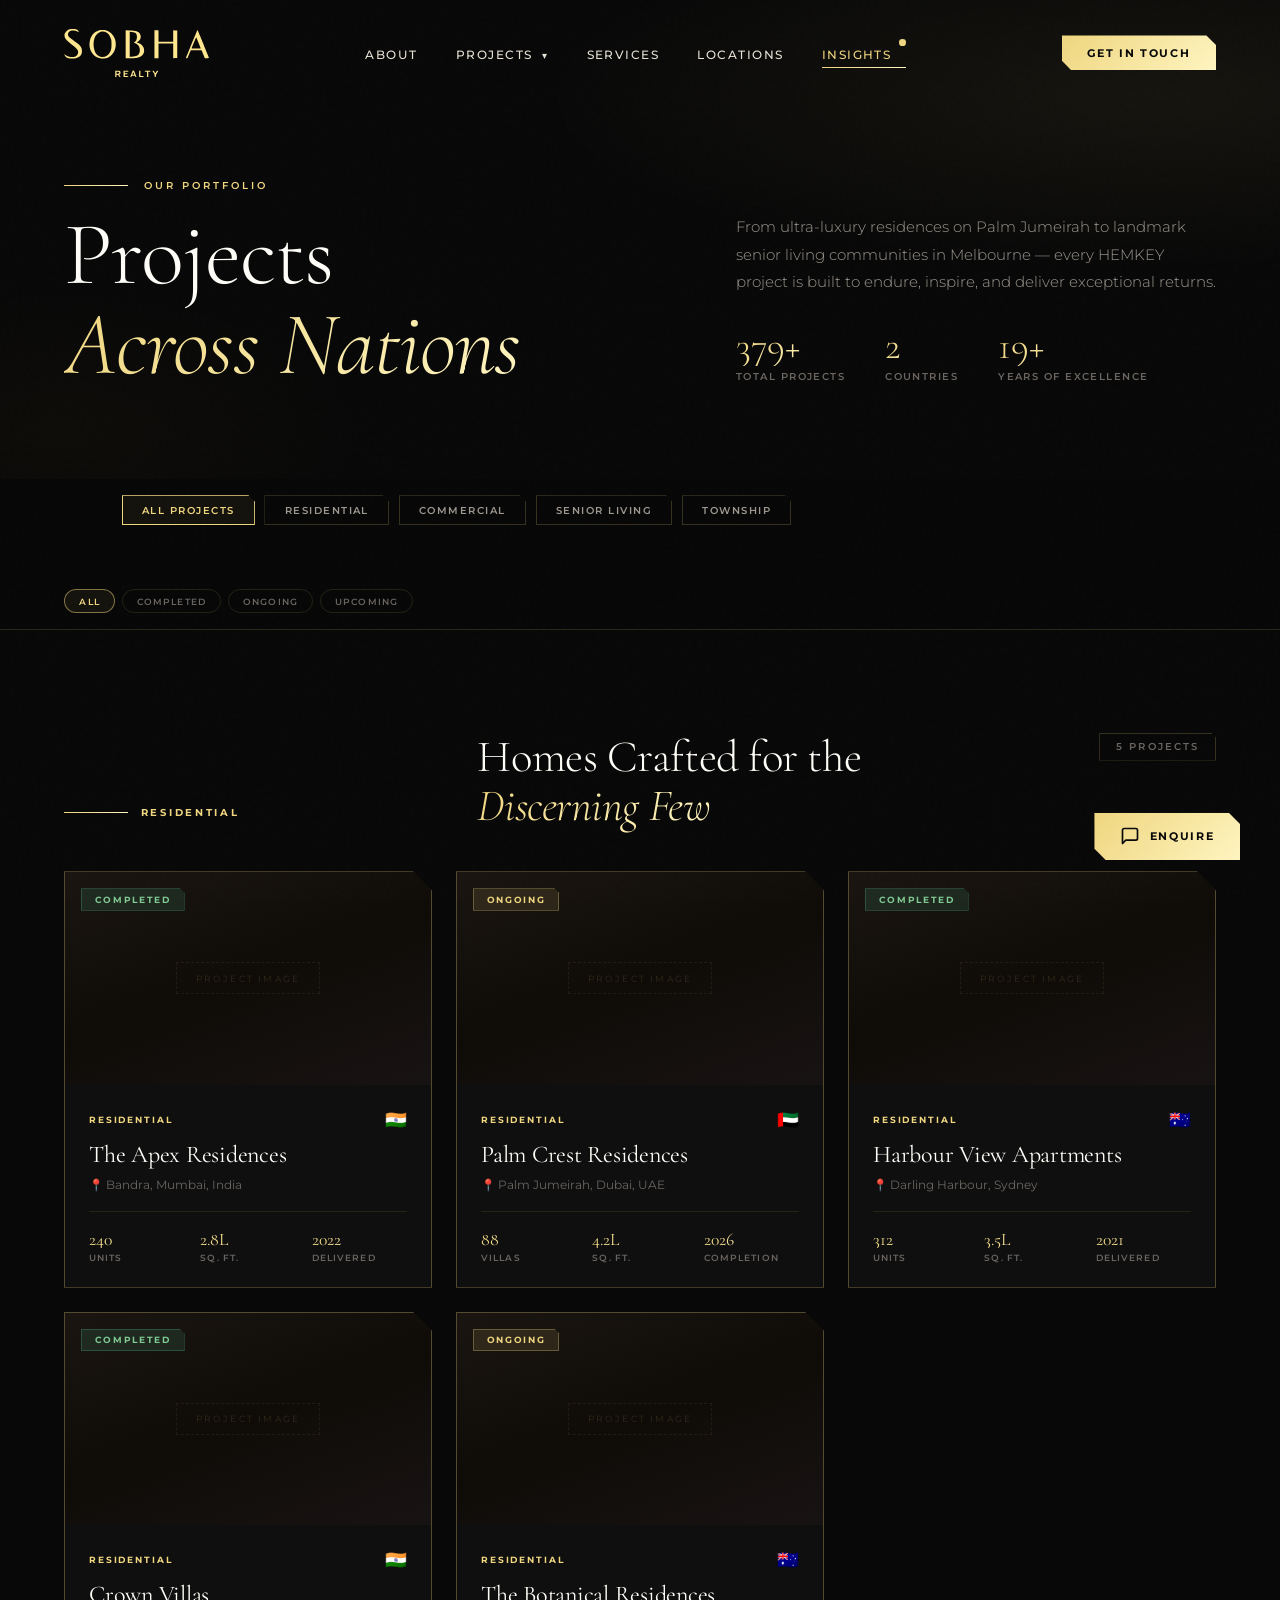
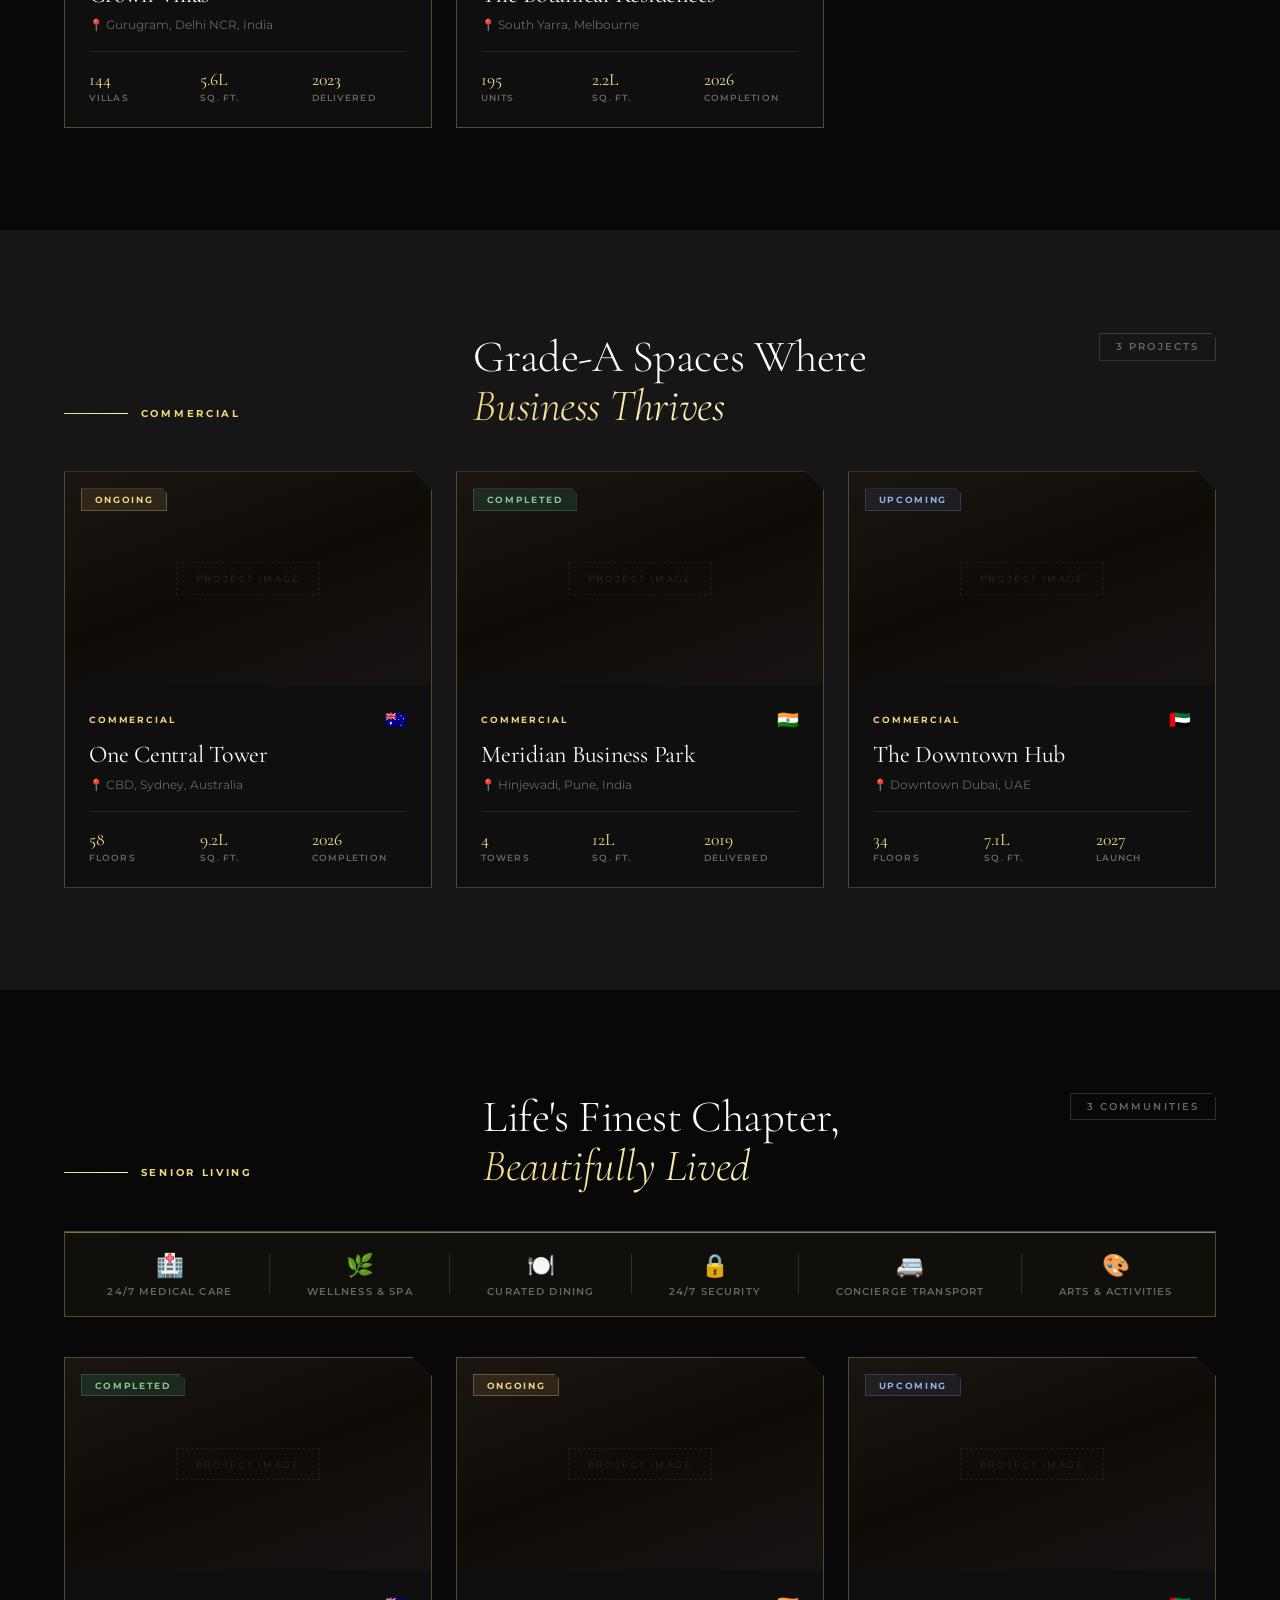
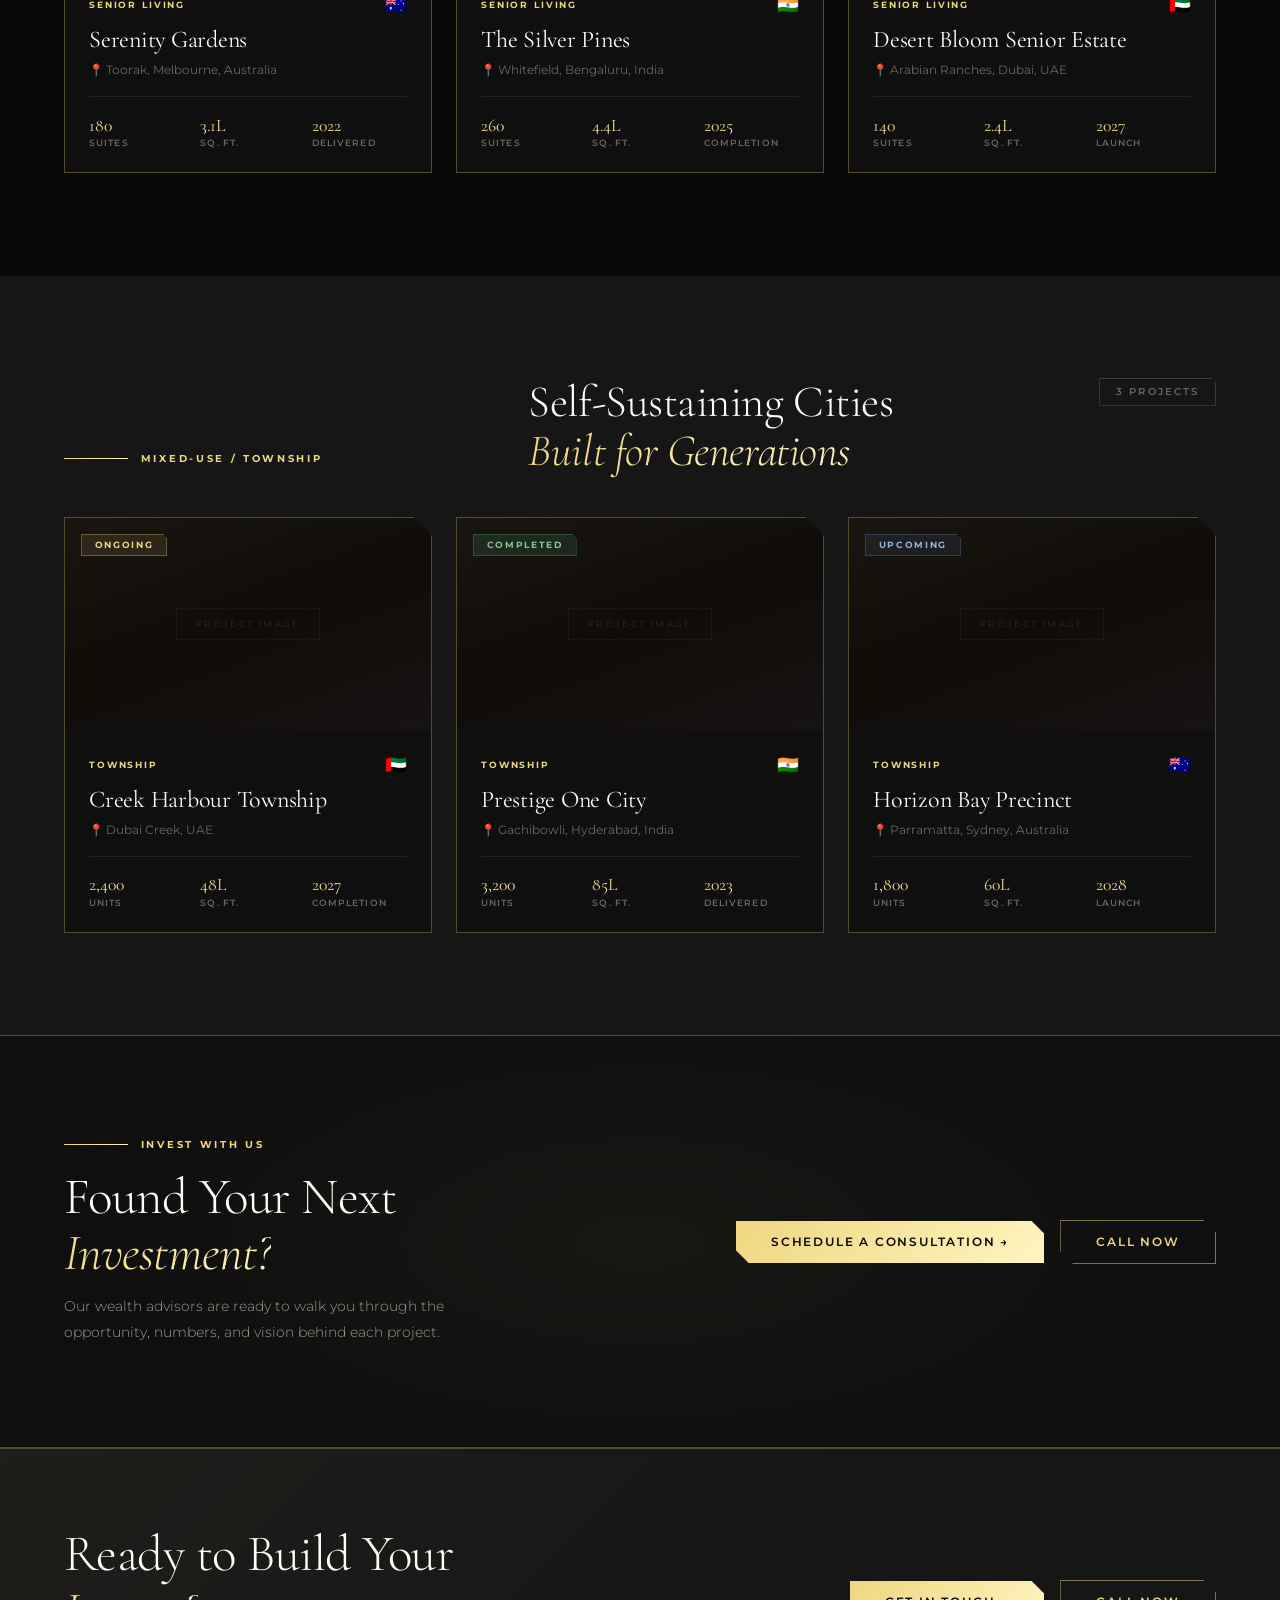
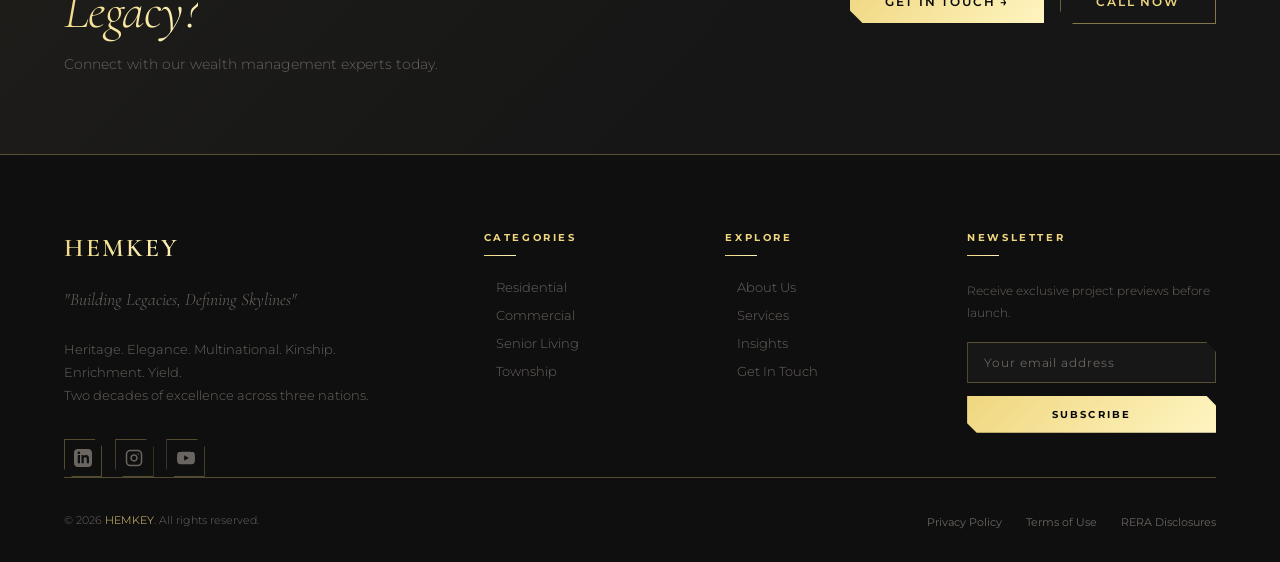
==== commit 4d299bbb: "data-fetch-js" ====
--- a/pages/projects.html
+++ b/pages/projects.html
@@ -3,7 +3,7 @@
 <head>
   <meta charset="UTF-8" />
   <meta name="viewport" content="width=device-width, initial-scale=1.0" />
-  <meta name="description" content="HEMKEY Projects — Landmark real estate developments across Australia, Dubai and India." />
+  <meta name="description" content="HEMKEY Projects — Luxury residential, commercial, senior living, and township developments across Australia, Dubai, and India." />
   <title>Projects — HEMKEY Real Estate</title>
 
   <link rel="icon" href="../assets/Sobha_(company).svg" type="image/svg+xml" />
@@ -12,190 +12,23 @@
   <link rel="stylesheet" href="../css/navbar.css" />
   <link rel="stylesheet" href="../css/sections.css" />
   <link rel="stylesheet" href="../css/footer.css" />
-
-  <style>
-    /* ── Page hero ── */
-    .page-hero {
-      padding: clamp(7rem, 14vw, 12rem) 0 clamp(4rem, 7vw, 7rem);
-      background: var(--black-deep);
-      position: relative;
-      overflow: hidden;
-    }
-    .page-hero::before {
-      content: '';
-      position: absolute;
-      inset: 0;
-      background:
-        radial-gradient(ellipse 70% 60% at 80% 30%, rgba(239,214,127,.05) 0%, transparent 70%),
-        radial-gradient(ellipse 40% 40% at 10% 80%, rgba(180,140,40,.03) 0%, transparent 60%);
-    }
-    .page-hero__inner {
-      width: 90%;
-      max-width: 90rem;
-      margin: 0 auto;
-      position: relative;
-      z-index: 1;
-    }
-    .page-hero__tag {
-      display: flex;
-      align-items: center;
-      gap: 1rem;
-      margin-bottom: 1.5rem;
-    }
-    .page-hero__tag span {
-      font-family: var(--font-body);
-      font-size: .65rem;
-      font-weight: 600;
-      letter-spacing: .3em;
-      text-transform: uppercase;
-      color: var(--gold-start);
-    }
-    .page-hero__title {
-      font-family: var(--font-display);
-      font-size: clamp(3rem, 7vw, 7rem);
-      font-weight: 300;
-      color: var(--warm-white);
-      line-height: 1;
-      margin-bottom: 1.5rem;
-    }
-    .page-hero__title em {
-      font-style: italic;
-      background: var(--gold-gradient);
-      -webkit-background-clip: text;
-      -webkit-text-fill-color: transparent;
-      background-clip: text;
-    }
-    .page-hero__sub {
-      max-width: 45rem;
-      font-size: clamp(.85rem, 1.3vw, 1rem);
-      color: var(--text-muted);
-      line-height: 1.8;
-    }
-
-    /* ── Category section ── */
-    .projects-category {
-      padding: clamp(4rem, 7vw, 7rem) 0;
-      background: var(--black-deep);
-    }
-    .projects-category:nth-child(even) {
-      background: var(--black-soft);
-    }
-    .projects-category__inner {
-      width: 90%;
-      max-width: 90rem;
-      margin: 0 auto;
-    }
-    .projects-category__header {
-      display: flex;
-      align-items: flex-end;
-      justify-content: space-between;
-      gap: 2rem;
-      margin-bottom: 2.5rem;
-      flex-wrap: wrap;
-    }
-    .projects-category__title {
-      font-family: var(--font-display);
-      font-size: clamp(1.8rem, 3.5vw, 3rem);
-      font-weight: 300;
-      color: var(--warm-white);
-    }
-    .projects-category__title em {
-      font-style: italic;
-      background: var(--gold-gradient);
-      -webkit-background-clip: text;
-      -webkit-text-fill-color: transparent;
-      background-clip: text;
-    }
-    .projects-category__count {
-      font-family: var(--font-body);
-      font-size: .65rem;
-      font-weight: 500;
-      letter-spacing: .2em;
-      text-transform: uppercase;
-      color: var(--text-dim);
-      padding-bottom: .3rem;
-    }
-
-    /* ── Full projects grid ── */
-    .projects-full-grid {
-      display: grid;
-      grid-template-columns: repeat(3, 1fr);
-      gap: 1.5rem;
-    }
-    .project-full-card {
-      background: var(--black-deep);
-      border: var(--border-gold);
-      overflow: hidden;
-      transition: border-color .3s ease, transform .4s ease;
-    }
-    .project-full-card:hover {
-      border-color: rgba(239,214,127,.5);
-      transform: translateY(-4px);
-    }
-    .project-full-card__image {
-      position: relative;
-      width: 100%;
-      padding-bottom: 62%;
-      overflow: hidden;
-    }
-    .project-full-card__status {
-      position: absolute;
-      top: 1rem;
-      right: 1rem;
-      padding: .25rem .7rem;
-      font-family: var(--font-body);
-      font-size: .58rem;
-      font-weight: 600;
-      letter-spacing: .12em;
-      text-transform: uppercase;
-    }
-    .project-full-card__status--ongoing   { background: rgba(239,214,127,.15); color: var(--gold-start); border: 1px solid rgba(239,214,127,.3); }
-    .project-full-card__status--completed { background: rgba(100,200,120,.15); color: #81c995; border: 1px solid rgba(100,200,120,.3); }
-    .project-full-card__status--upcoming  { background: rgba(150,150,255,.15); color: #a0a0f0; border: 1px solid rgba(150,150,255,.3); }
-    .project-full-card__body { padding: 1.5rem; }
-    .project-full-card__meta { display: flex; align-items: center; justify-content: space-between; margin-bottom: .6rem; }
-    .project-full-card__category { font-family: var(--font-body); font-size: .6rem; font-weight: 600; letter-spacing: .18em; text-transform: uppercase; color: var(--gold-start); }
-    .project-full-card__country { font-size: 1.1rem; }
-    .project-full-card__name { font-family: var(--font-display); font-size: clamp(1.1rem,2vw,1.5rem); font-weight: 400; color: var(--warm-white); margin-bottom: .4rem; line-height: 1.2; }
-    .project-full-card__location { font-family: var(--font-body); font-size: .7rem; color: var(--text-dim); margin-bottom: 1rem; display: block; }
-    .project-full-card__details { display: flex; gap: 1.5rem; padding-top: 1rem; border-top: var(--border-gold); }
-    .project-full-card__detail { display: flex; flex-direction: column; gap: .2rem; }
-    .project-full-card__detail-val { font-family: var(--font-display); font-size: 1.1rem; font-weight: 400; background: var(--gold-gradient); -webkit-background-clip: text; -webkit-text-fill-color: transparent; background-clip: text; line-height: 1; }
-    .project-full-card__detail-key { font-family: var(--font-body); font-size: .58rem; font-weight: 500; letter-spacing: .12em; text-transform: uppercase; color: var(--text-dim); }
-
-    /* Empty state shown while JS loads */
-    .projects-loading {
-      grid-column: 1 / -1;
-      text-align: center;
-      padding: 3rem;
-      font-family: var(--font-body);
-      font-size: .75rem;
-      letter-spacing: .15em;
-      text-transform: uppercase;
-      color: var(--text-dim);
-    }
-
-    @media (max-width: 60rem) { .projects-full-grid { grid-template-columns: repeat(2,1fr); } }
-    @media (max-width: 40rem) { .projects-full-grid { grid-template-columns: 1fr; } }
-  </style>
+  <link rel="stylesheet" href="../css/projects.css" />
 </head>
 
 <body>
 
   <!-- ===================== NAVBAR ===================== -->
   <header class="navbar" role="banner">
-
     <a href="../index.html" class="navbar__logo" aria-label="HEMKEY Home">
       <img src="../assets/Sobha_(company).svg" alt="HEMKEY Logo" class="navbar__logo-img" />
     </a>
-
     <nav aria-label="Main navigation">
       <ul class="navbar__nav">
         <li class="navbar__nav-item">
           <a href="../index.html#about" class="navbar__nav-link">About</a>
         </li>
         <li class="navbar__nav-item">
-          <a href="projects.html" class="navbar__nav-link has-dropdown" style="color:var(--gold-start);">
+          <a href="projects.html" class="navbar__nav-link has-dropdown navbar__nav-link--active">
             Projects <span class="chevron">▾</span>
           </a>
           <div class="navbar__dropdown" role="menu">
@@ -212,17 +45,17 @@
           <a href="../index.html#locations" class="navbar__nav-link">Locations</a>
         </li>
         <li class="navbar__nav-item">
-          <a href="insights.html" class="navbar__nav-link">Insights</a>
+          <a href="insights.html" class="navbar__nav-link navbar__nav-link--insights">
+            Insights
+            <span class="navbar__insights-dot" aria-hidden="true"></span>
+          </a>
         </li>
       </ul>
     </nav>
-
     <a href="../index.html#enquiry" class="navbar__cta">Get In Touch</a>
-
     <button id="mob-toggle" aria-label="Toggle menu" aria-expanded="false">
       <span></span><span></span><span></span>
     </button>
-
   </header>
 
   <div id="mob-menu" role="dialog" aria-label="Mobile navigation" aria-modal="true">
@@ -237,7 +70,7 @@
       </div>
       <a href="services.html">Services</a>
       <a href="../index.html#locations">Locations</a>
-      <a href="insights.html">Insights</a>
+      <a href="insights.html" style="background:var(--gold-gradient);-webkit-background-clip:text;-webkit-text-fill-color:transparent;background-clip:text;">Insights</a>
       <a href="../index.html#enquiry" class="mob-cta">Get In Touch</a>
     </nav>
   </div>
@@ -246,31 +79,74 @@
   <!-- ===================== PAGE HERO ===================== -->
   <section class="page-hero">
     <div class="page-hero__inner">
-      <div class="page-hero__tag">
-        <span class="gold-line"></span>
-        <span>Our Portfolio</span>
-      </div>
-      <h1 class="page-hero__title">Signature<br /><em>Developments</em></h1>
-      <p class="page-hero__sub">From the coastlines of Australia to the skylines of Dubai — every HEMKEY project is a landmark of precision, luxury, and enduring value.</p>
-    </div>
-  </section>
+      <div>
+        <div class="page-hero__tag">
+          <span class="gold-line"></span>
+          <span>Our Portfolio</span>
+        </div>
+        <h1 class="page-hero__title">
+          Projects<br /><em>Across Nations</em>
+        </h1>
+      </div>
+      <div class="page-hero__meta">
+        <p class="page-hero__sub">
+          From ultra-luxury residences on Palm Jumeirah to landmark senior living communities in Melbourne —
+          every HEMKEY project is built to endure, inspire, and deliver exceptional returns.
+        </p>
+        <div class="page-hero__stats">
+          <div class="page-hero__stat">
+            <span class="page-hero__stat-num" data-counter data-target="380" data-suffix="+">0+</span>
+            <span class="page-hero__stat-label">Total Projects</span>
+          </div>
+          <div class="page-hero__stat">
+            <span class="page-hero__stat-num" data-counter data-target="3">0</span>
+            <span class="page-hero__stat-label">Countries</span>
+          </div>
+          <div class="page-hero__stat">
+            <span class="page-hero__stat-num" data-counter data-target="20" data-suffix="+">0+</span>
+            <span class="page-hero__stat-label">Years of Excellence</span>
+          </div>
+        </div>
+      </div>
+    </div>
+  </section>
+
+
+  <!-- ===================== FILTER BAR ===================== -->
+  <div class="projects-page__filter-wrap">
+    <div class="projects-page__filter-inner">
+      <div class="projects__filter" role="group" aria-label="Filter projects">
+        <button class="projects__filter-btn active" data-filter="all">All Projects</button>
+        <button class="projects__filter-btn" data-filter="residential">Residential</button>
+        <button class="projects__filter-btn" data-filter="commercial">Commercial</button>
+        <button class="projects__filter-btn" data-filter="senior">Senior Living</button>
+        <button class="projects__filter-btn" data-filter="township">Township</button>
+      </div>
+      <div class="projects-page__status-filters">
+        <button class="projects-page__status-btn active" data-status="all">All</button>
+        <button class="projects-page__status-btn" data-status="completed">Completed</button>
+        <button class="projects-page__status-btn" data-status="ongoing">Ongoing</button>
+        <button class="projects-page__status-btn" data-status="upcoming">Upcoming</button>
+      </div>
+    </div>
+  </div>
 
 
   <!-- ===================== RESIDENTIAL ===================== -->
-  <!-- Cards injected by renderer.js from data-projects.js (category: "residential") -->
-  <section class="projects-category" id="residential">
-    <div class="projects-category__inner">
-      <div class="projects-category__header">
-        <div>
-          <div style="display:flex;align-items:center;gap:.8rem;margin-bottom:.6rem;">
-            <span class="gold-line"></span>
-            <span style="font-family:var(--font-body);font-size:.62rem;font-weight:600;letter-spacing:.28em;text-transform:uppercase;color:var(--gold-start);">Category</span>
-          </div>
-          <h2 class="projects-category__title">🏙️ <em>Residential</em></h2>
-        </div>
-        <span class="projects-category__count" id="projects-count-residential">Loading…</span>
+  <section class="projects-page__section" id="residential" aria-labelledby="residential-heading">
+    <div class="projects-page__section-inner">
+      <div class="projects-page__section-header reveal">
+        <div class="projects-page__section-tag">
+          <span class="gold-line"></span>
+          <span>Residential</span>
+        </div>
+        <h2 class="projects-page__section-title" id="residential-heading">
+          Homes Crafted for the<br /><em>Discerning Few</em>
+        </h2>
+        <span class="projects-page__count" id="projects-count-residential">— Projects</span>
       </div>
       <div class="projects-full-grid" id="projects-grid-residential">
+        <!-- Populated by renderer.js -->
         <div class="projects-loading">Loading projects…</div>
       </div>
     </div>
@@ -278,17 +154,17 @@
 
 
   <!-- ===================== COMMERCIAL ===================== -->
-  <section class="projects-category" id="commercial">
-    <div class="projects-category__inner">
-      <div class="projects-category__header">
-        <div>
-          <div style="display:flex;align-items:center;gap:.8rem;margin-bottom:.6rem;">
-            <span class="gold-line"></span>
-            <span style="font-family:var(--font-body);font-size:.62rem;font-weight:600;letter-spacing:.28em;text-transform:uppercase;color:var(--gold-start);">Category</span>
-          </div>
-          <h2 class="projects-category__title">🏢 <em>Commercial</em></h2>
-        </div>
-        <span class="projects-category__count" id="projects-count-commercial">Loading…</span>
+  <section class="projects-page__section projects-page__section--alt" id="commercial" aria-labelledby="commercial-heading">
+    <div class="projects-page__section-inner">
+      <div class="projects-page__section-header reveal">
+        <div class="projects-page__section-tag">
+          <span class="gold-line"></span>
+          <span>Commercial</span>
+        </div>
+        <h2 class="projects-page__section-title" id="commercial-heading">
+          Grade-A Spaces Where<br /><em>Business Thrives</em>
+        </h2>
+        <span class="projects-page__count" id="projects-count-commercial">— Projects</span>
       </div>
       <div class="projects-full-grid" id="projects-grid-commercial">
         <div class="projects-loading">Loading projects…</div>
@@ -298,18 +174,54 @@
 
 
   <!-- ===================== SENIOR LIVING ===================== -->
-  <section class="projects-category" id="senior-living">
-    <div class="projects-category__inner">
-      <div class="projects-category__header">
-        <div>
-          <div style="display:flex;align-items:center;gap:.8rem;margin-bottom:.6rem;">
-            <span class="gold-line"></span>
-            <span style="font-family:var(--font-body);font-size:.62rem;font-weight:600;letter-spacing:.28em;text-transform:uppercase;color:var(--gold-start);">Category</span>
-          </div>
-          <h2 class="projects-category__title">🌿 <em>Senior Living</em></h2>
-        </div>
-        <span class="projects-category__count" id="projects-count-senior">Loading…</span>
-      </div>
+  <section class="projects-page__section" id="senior-living" aria-labelledby="senior-heading">
+    <div class="projects-page__section-inner">
+      <div class="projects-page__section-header reveal">
+        <div class="projects-page__section-tag">
+          <span class="gold-line"></span>
+          <span>Senior Living</span>
+        </div>
+        <h2 class="projects-page__section-title" id="senior-heading">
+          Life's Finest Chapter,<br /><em>Beautifully Lived</em>
+        </h2>
+        <span class="projects-page__count" id="projects-count-senior">— Communities</span>
+      </div>
+
+      <!-- Senior Living USP Banner -->
+      <div class="senior-usp-banner reveal reveal-delay-1">
+        <div class="senior-usp-banner__inner">
+          <div class="senior-usp-banner__item">
+            <span class="senior-usp-banner__icon">🏥</span>
+            <span class="senior-usp-banner__label">24/7 Medical Care</span>
+          </div>
+          <div class="senior-usp-banner__divider"></div>
+          <div class="senior-usp-banner__item">
+            <span class="senior-usp-banner__icon">🌿</span>
+            <span class="senior-usp-banner__label">Wellness & Spa</span>
+          </div>
+          <div class="senior-usp-banner__divider"></div>
+          <div class="senior-usp-banner__item">
+            <span class="senior-usp-banner__icon">🍽️</span>
+            <span class="senior-usp-banner__label">Curated Dining</span>
+          </div>
+          <div class="senior-usp-banner__divider"></div>
+          <div class="senior-usp-banner__item">
+            <span class="senior-usp-banner__icon">🔒</span>
+            <span class="senior-usp-banner__label">24/7 Security</span>
+          </div>
+          <div class="senior-usp-banner__divider"></div>
+          <div class="senior-usp-banner__item">
+            <span class="senior-usp-banner__icon">🚐</span>
+            <span class="senior-usp-banner__label">Concierge Transport</span>
+          </div>
+          <div class="senior-usp-banner__divider"></div>
+          <div class="senior-usp-banner__item">
+            <span class="senior-usp-banner__icon">🎨</span>
+            <span class="senior-usp-banner__label">Arts & Activities</span>
+          </div>
+        </div>
+      </div>
+
       <div class="projects-full-grid" id="projects-grid-senior">
         <div class="projects-loading">Loading projects…</div>
       </div>
@@ -318,17 +230,17 @@
 
 
   <!-- ===================== TOWNSHIP ===================== -->
-  <section class="projects-category" id="township">
-    <div class="projects-category__inner">
-      <div class="projects-category__header">
-        <div>
-          <div style="display:flex;align-items:center;gap:.8rem;margin-bottom:.6rem;">
-            <span class="gold-line"></span>
-            <span style="font-family:var(--font-body);font-size:.62rem;font-weight:600;letter-spacing:.28em;text-transform:uppercase;color:var(--gold-start);">Category</span>
-          </div>
-          <h2 class="projects-category__title">🗺️ Mixed-Use &amp; <em>Township</em></h2>
-        </div>
-        <span class="projects-category__count" id="projects-count-township">Loading…</span>
+  <section class="projects-page__section projects-page__section--alt" id="township" aria-labelledby="township-heading">
+    <div class="projects-page__section-inner">
+      <div class="projects-page__section-header reveal">
+        <div class="projects-page__section-tag">
+          <span class="gold-line"></span>
+          <span>Mixed-Use / Township</span>
+        </div>
+        <h2 class="projects-page__section-title" id="township-heading">
+          Self-Sustaining Cities<br /><em>Built for Generations</em>
+        </h2>
+        <span class="projects-page__count" id="projects-count-township">— Townships</span>
       </div>
       <div class="projects-full-grid" id="projects-grid-township">
         <div class="projects-loading">Loading projects…</div>
@@ -337,14 +249,34 @@
   </section>
 
 
+  <!-- ===================== CTA BAND ===================== -->
+  <section class="projects-page__cta-band">
+    <div class="projects-page__cta-inner">
+      <div class="reveal">
+        <div class="projects-page__section-tag" style="margin-bottom:1.2rem;">
+          <span class="gold-line"></span>
+          <span>Invest With Us</span>
+        </div>
+        <h2 class="projects-page__cta-title">
+          Found Your Next<br /><em>Investment?</em>
+        </h2>
+        <p class="projects-page__cta-sub">Our wealth advisors are ready to walk you through the opportunity, numbers, and vision behind each project.</p>
+      </div>
+      <div class="projects-page__cta-actions reveal reveal-delay-2">
+        <a href="../index.html#enquiry" class="btn-primary">Schedule a Consultation →</a>
+        <a href="tel:+911800000000" class="btn-outline">Call Now</a>
+      </div>
+    </div>
+  </section>
+
+
   <!-- ===================== FOOTER ===================== -->
   <footer class="footer" role="contentinfo">
-
     <div class="footer__cta-band">
       <div class="footer__cta-inner">
         <div class="footer__cta-text">
-          <h2>Interested in a<br /><em>Specific Project?</em></h2>
-          <p>Our advisors are ready to walk you through every detail — from floor plans to ROI projections.</p>
+          <h2>Ready to Build Your<br /><em>Legacy?</em></h2>
+          <p>Connect with our wealth management experts today.</p>
         </div>
         <div class="footer__cta-actions">
           <a href="../index.html#enquiry" class="btn-primary">Get In Touch →</a>
@@ -352,19 +284,22 @@
         </div>
       </div>
     </div>
-
     <div class="footer__body">
       <div class="footer__grid">
         <div>
-          <div class="footer__brand-logo">
-            <span class="footer__brand-logo-text">HEMKEY</span>
-          </div>
+          <div class="footer__brand-logo"><span class="footer__brand-logo-text">HEMKEY</span></div>
           <p class="footer__brand-tagline">"Building Legacies, Defining Skylines"</p>
-          <p class="footer__brand-desc">Heritage. Elegance. Multinational. Kinship. Enrichment. Yield.</p>
+          <p class="footer__brand-desc">Heritage. Elegance. Multinational. Kinship. Enrichment. Yield.<br />Two decades of excellence across three nations.</p>
           <div class="footer__socials">
-            <a href="#" class="footer__social-icon" aria-label="LinkedIn">in</a>
-            <a href="#" class="footer__social-icon" aria-label="Instagram">ig</a>
-            <a href="#" class="footer__social-icon" aria-label="YouTube">▶</a>
+            <a href="#" class="footer__social-icon" aria-label="LinkedIn">
+              <svg xmlns="http://www.w3.org/2000/svg" width="18" height="18" viewBox="0 0 24 24" fill="currentColor"><path d="M19 0h-14c-2.761 0-5 2.239-5 5v14c0 2.761 2.239 5 5 5h14c2.762 0 5-2.239 5-5v-14c0-2.761-2.238-5-5-5zm-11 19h-3v-11h3v11zm-1.5-12.268c-.966 0-1.75-.79-1.75-1.764s.784-1.764 1.75-1.764 1.75.79 1.75 1.764-.783 1.764-1.75 1.764zm13.5 12.268h-3v-5.604c0-3.368-4-3.113-4 0v5.604h-3v-11h3v1.765c1.396-2.586 7-2.777 7 2.476v6.759z"/></svg>
+            </a>
+            <a href="#" class="footer__social-icon" aria-label="Instagram">
+              <svg xmlns="http://www.w3.org/2000/svg" width="18" height="18" viewBox="0 0 24 24" fill="none" stroke="currentColor" stroke-width="2" stroke-linecap="round" stroke-linejoin="round"><rect x="2" y="2" width="20" height="20" rx="5" ry="5"></rect><path d="M16 11.37A4 4 0 1 1 12.63 8 4 4 0 0 1 16 11.37z"></path><line x1="17.5" y1="6.5" x2="17.51" y2="6.5"></line></svg>
+            </a>
+            <a href="#" class="footer__social-icon" aria-label="YouTube">
+              <svg xmlns="http://www.w3.org/2000/svg" width="18" height="18" viewBox="0 0 24 24" fill="currentColor"><path d="M23.498 6.186a3.016 3.016 0 0 0-2.122-2.136C19.505 3.545 12 3.545 12 3.545s-7.505 0-9.377.505A3.017 3.017 0 0 0 .502 6.186C0 8.07 0 12 0 12s0 3.93.502 5.814a3.016 3.016 0 0 0 2.122 2.136c1.871.505 9.376.505 9.376.505s7.505 0 9.377-.505a3.015 3.015 0 0 0 2.122-2.136C24 15.93 24 12 24 12s0-3.93-.502-5.814zM9.545 15.568V8.432L15.818 12l-6.273 3.568z"/></svg>
+            </a>
           </div>
         </div>
         <div>
@@ -377,26 +312,23 @@
           </ul>
         </div>
         <div>
-          <h3 class="footer__col-title">By Country</h3>
+          <h3 class="footer__col-title">Explore</h3>
           <ul class="footer__links">
-            <li><a href="#" class="footer__link">🇦🇺 Australia</a></li>
-            <li><a href="#" class="footer__link">🇦🇪 Dubai, UAE</a></li>
-            <li><a href="#" class="footer__link">🇮🇳 India</a></li>
+            <li><a href="../index.html#about"     class="footer__link">About Us</a></li>
+            <li><a href="services.html"           class="footer__link">Services</a></li>
+            <li><a href="insights.html"           class="footer__link">Insights</a></li>
+            <li><a href="../index.html#enquiry"   class="footer__link">Get In Touch</a></li>
           </ul>
         </div>
         <div>
-          <h3 class="footer__col-title">Contact</h3>
-          <div class="footer__contact-item">
-            <div class="footer__contact-icon">📞</div>
-            <div class="footer__contact-text"><a href="tel:+911800000000">1800 000 0000</a></div>
-          </div>
-          <div class="footer__contact-item">
-            <div class="footer__contact-icon">✉</div>
-            <div class="footer__contact-text"><a href="/cdn-cgi/l/email-protection#1a6a6875707f796e695a727f77717f6334797577"><span class="__cf_email__" data-cfemail="6a1a1805000f091e192a020f07010f1344090507">[email&#160;protected]</span></a></div>
-          </div>
-        </div>
-      </div>
-
+          <h3 class="footer__col-title">Newsletter</h3>
+          <p class="footer__newsletter-text">Receive exclusive project previews before launch.</p>
+          <form class="footer__newsletter-form" novalidate>
+            <input type="email" class="footer__newsletter-input" placeholder="Your email address" required aria-label="Email for newsletter" />
+            <button type="submit" class="footer__newsletter-btn">Subscribe</button>
+          </form>
+        </div>
+      </div>
       <div class="footer__bottom">
         <p class="footer__copyright">© 2026 <span>HEMKEY</span>. All rights reserved.</p>
         <ul class="footer__legal">
@@ -409,6 +341,71 @@
   </footer>
 
 
+  <!-- ===================== ENQUIRY FAB ===================== -->
+  <button class="enquiry-fab" id="enquiry-fab-btn" aria-label="Open enquiry form">
+    <svg width="20" height="20" viewBox="0 0 24 24" fill="none" stroke="currentColor" stroke-width="2" stroke-linecap="round" stroke-linejoin="round">
+      <path d="M21 15a2 2 0 0 1-2 2H7l-4 4V5a2 2 0 0 1 2-2h14a2 2 0 0 1 2 2z"></path>
+    </svg>
+    <span>Enquire</span>
+  </button>
+
+  <!-- ===================== ENQUIRY MODAL ===================== -->
+  <div class="enquiry-modal" id="enquiry" role="dialog" aria-label="Enquiry Form" aria-modal="true">
+    <div class="enquiry-modal__backdrop" id="enquiry-backdrop"></div>
+    <div class="enquiry-modal__panel">
+      <button class="enquiry-modal__close" id="enquiry-close" aria-label="Close enquiry">
+        <svg width="18" height="18" viewBox="0 0 24 24" fill="none" stroke="currentColor" stroke-width="2" stroke-linecap="round" stroke-linejoin="round">
+          <line x1="18" y1="6" x2="6" y2="18"></line><line x1="6" y1="6" x2="18" y2="18"></line>
+        </svg>
+      </button>
+      <div class="enquiry-modal__header">
+        <span class="enquiry-modal__eyebrow">Let's Connect</span>
+        <h2 class="enquiry-modal__title">Start Your<br /><em>Journey</em></h2>
+        <p class="enquiry-modal__sub">Our advisors will reach out within 24 hours.</p>
+      </div>
+      <form class="enquiry-modal__form" id="enquiry-form" novalidate>
+        <div class="enquiry-modal__field">
+          <label for="enq-name">Full Name</label>
+          <input type="text" id="enq-name" name="name" placeholder="Your full name" autocomplete="name" />
+        </div>
+        <div class="enquiry-modal__field">
+          <label for="enq-phone">Phone Number <span class="required-star">*</span></label>
+          <input type="tel" id="enq-phone" name="phone" placeholder="+91 98765 43210" required autocomplete="tel" />
+          <span class="enquiry-modal__error" id="phone-error">Please enter a valid phone number.</span>
+        </div>
+        <div class="enquiry-modal__field">
+          <label for="enq-email">Email Address <span class="optional-tag">(Optional)</span></label>
+          <input type="email" id="enq-email" name="email" placeholder="you@example.com" autocomplete="email" />
+        </div>
+        <div class="enquiry-modal__field">
+          <label for="enq-interest">I'm Interested In</label>
+          <select id="enq-interest" name="interest">
+            <option value="">Select a category</option>
+            <option value="residential">Residential</option>
+            <option value="commercial">Commercial</option>
+            <option value="senior">Senior Living</option>
+            <option value="township">Township / Mixed-Use</option>
+            <option value="advisory">Wealth Advisory</option>
+          </select>
+        </div>
+        <div class="enquiry-modal__field">
+          <label for="enq-comments">Comments <span class="optional-tag">(Optional)</span></label>
+          <textarea id="enq-comments" name="comments" rows="3" placeholder="Tell us about your investment goals…"></textarea>
+        </div>
+        <button type="submit" class="enquiry-modal__submit">
+          Send Enquiry
+          <svg width="16" height="16" viewBox="0 0 24 24" fill="none" stroke="currentColor" stroke-width="2" stroke-linecap="round" stroke-linejoin="round"><line x1="5" y1="12" x2="19" y2="12"></line><polyline points="12 5 19 12 12 19"></polyline></svg>
+        </button>
+        <p class="enquiry-modal__privacy">🔒 Your information is private and never shared.</p>
+      </form>
+      <div class="enquiry-modal__success" id="enquiry-success" style="display:none;">
+        <div class="enquiry-modal__success-icon">✓</div>
+        <h3>Thank You!</h3>
+        <p>Your enquiry has been received. An advisor will contact you within 24 hours.</p>
+      </div>
+    </div>
+  </div>
+
 
   <!-- Scripts — data files must load before renderer.js -->
   <script src="../js/data/projects-data.js"></script>
@@ -416,6 +413,7 @@
   <script src="../js/navbar.js"></script>
   <script src="../js/animations.js"></script>
   <script src="../js/renderer.js"></script>
-
+  <script src="../js/enquiry.js"></script>
+  <script src="../js/projects.js"></script>
 </body>
 </html>
--- a/css/projects.css
+++ b/css/projects.css
@@ -0,0 +1,530 @@
+/* =============================================
+   HEMKEY — Projects Page CSS
+   projects.css
+   ============================================= */
+
+/* ── Page Hero overrides ── */
+.page-hero {
+  padding: clamp(7rem, 14vw, 12rem) 0 clamp(4rem, 7vw, 7rem);
+  background: var(--black-deep);
+  position: relative;
+  overflow: hidden;
+}
+.page-hero::before {
+  content: '';
+  position: absolute;
+  inset: 0;
+  background:
+    radial-gradient(ellipse 80% 60% at 90% 20%, rgba(239,214,127,.06) 0%, transparent 60%),
+    radial-gradient(ellipse 40% 50% at 5% 90%,  rgba(180,140,40,.03)  0%, transparent 60%);
+}
+.page-hero__inner {
+  width: 90%;
+  max-width: 90rem;
+  margin: 0 auto;
+  position: relative;
+  z-index: 1;
+  display: flex;
+  align-items: flex-end;
+  justify-content: space-between;
+  gap: 3rem;
+  flex-wrap: wrap;
+}
+.page-hero__title {
+  font-family: var(--font-display);
+  font-size: clamp(3rem, 7vw, 7rem);
+  font-weight: 300;
+  color: var(--warm-white);
+  line-height: 1;
+}
+.page-hero__title em {
+  font-style: italic;
+  background: var(--gold-gradient);
+  -webkit-background-clip: text;
+  -webkit-text-fill-color: transparent;
+  background-clip: text;
+}
+.page-hero__meta { max-width: 30rem; padding-bottom: .5rem; }
+.page-hero__tag {
+  display: flex;
+  align-items: center;
+  gap: 1rem;
+  margin-bottom: 1.2rem;
+}
+.page-hero__tag span {
+  font-family: var(--font-body);
+  font-size: .62rem;
+  font-weight: 600;
+  letter-spacing: .3em;
+  text-transform: uppercase;
+  color: var(--gold-start);
+}
+.page-hero__sub {
+  font-size: clamp(.82rem, 1.2vw, .95rem);
+  color: var(--text-muted);
+  line-height: 1.8;
+  margin-bottom: 2rem;
+}
+.page-hero__stats {
+  display: flex;
+  gap: 2.5rem;
+  flex-wrap: wrap;
+}
+.page-hero__stat { display: flex; flex-direction: column; gap: .3rem; }
+.page-hero__stat-num {
+  font-family: var(--font-display);
+  font-size: clamp(1.8rem, 3vw, 2.5rem);
+  font-weight: 300;
+  background: var(--gold-gradient);
+  -webkit-background-clip: text;
+  -webkit-text-fill-color: transparent;
+  background-clip: text;
+  line-height: 1;
+}
+.page-hero__stat-label {
+  font-family: var(--font-body);
+  font-size: .6rem;
+  font-weight: 600;
+  letter-spacing: .15em;
+  text-transform: uppercase;
+  color: var(--text-dim);
+}
+
+/* ── Filter bar ── */
+.projects-page__filter-wrap {
+  position: sticky;
+  top: 0;
+  z-index: 100;
+  background: rgba(8,8,8,.95);
+  backdrop-filter: blur(1.2rem);
+  -webkit-backdrop-filter: blur(1.2rem);
+  border-bottom: 1px solid rgba(239,214,127,.15);
+}
+.projects-page__filter-inner {
+  width: 90%;
+  max-width: 90rem;
+  margin: 0 auto;
+  padding: 1rem 0;
+  display: flex;
+  align-items: center;
+  justify-content: space-between;
+  gap: 1rem;
+  flex-wrap: wrap;
+}
+.projects__filter {
+  display: flex;
+  gap: .6rem;
+  flex-wrap: wrap;
+}
+.projects__filter-btn {
+  padding: .5rem 1.2rem;
+  background: transparent;
+  border: 1px solid rgba(239,214,127,.2);
+  color: var(--text-muted);
+  font-family: var(--font-body);
+  font-size: .62rem;
+  font-weight: 600;
+  letter-spacing: .15em;
+  text-transform: uppercase;
+  cursor: pointer;
+  clip-path: polygon(0 0, calc(100% - .4rem) 0, 100% .4rem, 100% 100%, 0 100%);
+  transition: border-color .25s ease, color .25s ease, background .25s ease;
+}
+.projects__filter-btn.active,
+.projects__filter-btn:hover {
+  border-color: var(--gold-start);
+  color: var(--gold-start);
+  background: rgba(239,214,127,.05);
+}
+.projects-page__status-filters {
+  display: flex;
+  gap: .4rem;
+}
+.projects-page__status-btn {
+  padding: .35rem .9rem;
+  background: transparent;
+  border: 1px solid rgba(239,214,127,.12);
+  color: var(--text-dim);
+  font-family: var(--font-body);
+  font-size: .58rem;
+  font-weight: 600;
+  letter-spacing: .12em;
+  text-transform: uppercase;
+  cursor: pointer;
+  border-radius: 2rem;
+  transition: all .2s ease;
+}
+.projects-page__status-btn.active,
+.projects-page__status-btn:hover {
+  border-color: rgba(239,214,127,.5);
+  color: var(--gold-start);
+  background: rgba(239,214,127,.06);
+}
+
+/* ── Section wrapper ── */
+.projects-page__section {
+  padding: clamp(4rem, 8vw, 8rem) 0;
+  background: var(--black-deep);
+}
+.projects-page__section--alt {
+  background: var(--black-soft);
+}
+.projects-page__section-inner {
+  width: 90%;
+  max-width: 90rem;
+  margin: 0 auto;
+}
+.projects-page__section-header {
+  display: flex;
+  align-items: flex-end;
+  justify-content: space-between;
+  margin-bottom: 2.5rem;
+  gap: 1.5rem;
+  flex-wrap: wrap;
+}
+.projects-page__section-tag {
+  display: flex;
+  align-items: center;
+  gap: .8rem;
+  margin-bottom: .8rem;
+}
+.projects-page__section-tag span {
+  font-family: var(--font-body);
+  font-size: .6rem;
+  font-weight: 700;
+  letter-spacing: .28em;
+  text-transform: uppercase;
+  color: var(--gold-start);
+}
+.projects-page__section-title {
+  font-family: var(--font-display);
+  font-size: clamp(1.8rem, 3.5vw, 3rem);
+  font-weight: 300;
+  color: var(--warm-white);
+  line-height: 1.1;
+}
+.projects-page__section-title em {
+  font-style: italic;
+  background: var(--gold-gradient);
+  -webkit-background-clip: text;
+  -webkit-text-fill-color: transparent;
+  background-clip: text;
+}
+.projects-page__count {
+  font-family: var(--font-body);
+  font-size: .65rem;
+  font-weight: 600;
+  letter-spacing: .2em;
+  text-transform: uppercase;
+  color: var(--text-dim);
+  border: 1px solid rgba(239,214,127,.2);
+  padding: .4rem 1rem;
+  flex-shrink: 0;
+  align-self: flex-start;
+  clip-path: polygon(0 0, calc(100% - .3rem) 0, 100% .3rem, 100% 100%, 0 100%);
+}
+
+/* ── Full project card grid ── */
+.projects-full-grid {
+  display: grid;
+  grid-template-columns: repeat(3, 1fr);
+  gap: 1.5rem;
+}
+
+/* ── Individual full project card ── */
+.project-full-card {
+  background: var(--black-rich);
+  border: var(--border-gold);
+  position: relative;
+  overflow: hidden;
+  transition: border-color .3s ease, transform .35s ease, box-shadow .35s ease;
+  clip-path: polygon(0 0, calc(100% - 1.2rem) 0, 100% 1.2rem, 100% 100%, 0 100%);
+}
+.project-full-card:hover {
+  border-color: rgba(239,214,127,.55);
+  transform: translateY(-5px);
+  box-shadow: 0 1.5rem 4rem rgba(0,0,0,.5);
+}
+
+/* Image area */
+.project-full-card__image {
+  position: relative;
+  padding-bottom: 58%;
+  overflow: hidden;
+  background: var(--black-soft);
+}
+.project-full-card__image img {
+  position: absolute;
+  inset: 0;
+  width: 100%;
+  height: 100%;
+  object-fit: cover;
+  transition: transform .6s ease;
+}
+.project-full-card:hover .project-full-card__image img {
+  transform: scale(1.04);
+}
+
+/* Image placeholder */
+.project-full-card__image-placeholder {
+  position: absolute;
+  inset: 0;
+  background: linear-gradient(160deg, #1a1510 0%, #0f0c08 50%, #181313 100%);
+  display: flex;
+  align-items: center;
+  justify-content: center;
+}
+.project-full-card__image-placeholder span {
+  font-family: var(--font-body);
+  font-size: .55rem;
+  letter-spacing: .25em;
+  color: rgba(239,214,127,.15);
+  text-transform: uppercase;
+  border: 1px dashed rgba(239,214,127,.08);
+  padding: .6rem 1.2rem;
+}
+
+/* Status badge */
+.project-full-card__status {
+  position: absolute;
+  top: 1rem;
+  left: 1rem;
+  font-family: var(--font-body);
+  font-size: .58rem;
+  font-weight: 700;
+  letter-spacing: .18em;
+  text-transform: uppercase;
+  padding: .3rem .8rem;
+  z-index: 2;
+  clip-path: polygon(0 0, calc(100% - .3rem) 0, 100% .3rem, 100% 100%, 0 100%);
+}
+.project-full-card__status--completed {
+  background: rgba(76,175,125,.15);
+  color: #81c995;
+  border: 1px solid rgba(76,175,125,.3);
+}
+.project-full-card__status--ongoing {
+  background: rgba(239,214,127,.1);
+  color: var(--gold-start);
+  border: var(--border-gold);
+}
+.project-full-card__status--upcoming {
+  background: rgba(100,140,200,.1);
+  color: #90b4e8;
+  border: 1px solid rgba(100,140,200,.3);
+}
+
+/* Card body */
+.project-full-card__body {
+  padding: 1.5rem;
+}
+.project-full-card__meta {
+  display: flex;
+  align-items: center;
+  justify-content: space-between;
+  margin-bottom: .7rem;
+}
+.project-full-card__category {
+  font-family: var(--font-body);
+  font-size: .58rem;
+  font-weight: 700;
+  letter-spacing: .2em;
+  text-transform: uppercase;
+  color: var(--gold-start);
+}
+.project-full-card__country {
+  font-size: 1.1rem;
+}
+.project-full-card__name {
+  font-family: var(--font-display);
+  font-size: clamp(1.1rem, 2vw, 1.5rem);
+  font-weight: 400;
+  color: var(--warm-white);
+  line-height: 1.2;
+  margin-bottom: .5rem;
+  transition: color .2s ease;
+}
+.project-full-card:hover .project-full-card__name {
+  background: var(--gold-gradient);
+  -webkit-background-clip: text;
+  -webkit-text-fill-color: transparent;
+  background-clip: text;
+}
+.project-full-card__location {
+  font-family: var(--font-body);
+  font-size: .72rem;
+  color: var(--text-dim);
+  display: block;
+  margin-bottom: 1.2rem;
+}
+
+/* Details row */
+.project-full-card__details {
+  display: flex;
+  gap: 1rem;
+  padding-top: 1.2rem;
+  border-top: 1px solid rgba(239,214,127,.1);
+  flex-wrap: wrap;
+}
+.project-full-card__detail {
+  display: flex;
+  flex-direction: column;
+  gap: .2rem;
+  flex: 1;
+  min-width: 4rem;
+}
+.project-full-card__detail-val {
+  font-family: var(--font-display);
+  font-size: 1.1rem;
+  font-weight: 400;
+  background: var(--gold-gradient);
+  -webkit-background-clip: text;
+  -webkit-text-fill-color: transparent;
+  background-clip: text;
+  line-height: 1;
+}
+.project-full-card__detail-key {
+  font-family: var(--font-body);
+  font-size: .58rem;
+  font-weight: 600;
+  letter-spacing: .12em;
+  text-transform: uppercase;
+  color: var(--text-dim);
+}
+
+/* ── Senior Living USP banner ── */
+.senior-usp-banner {
+  margin-bottom: 2.5rem;
+  border: var(--border-gold);
+  background: rgba(239,214,127,.03);
+  position: relative;
+  overflow: hidden;
+}
+.senior-usp-banner::before {
+  content: '';
+  position: absolute;
+  top: 0; left: 0; right: 0;
+  height: 1px;
+  background: var(--gold-gradient);
+  opacity: .5;
+}
+.senior-usp-banner__inner {
+  display: flex;
+  align-items: center;
+  justify-content: space-around;
+  padding: 1.2rem 2rem;
+  flex-wrap: wrap;
+  gap: 1rem;
+}
+.senior-usp-banner__item {
+  display: flex;
+  flex-direction: column;
+  align-items: center;
+  gap: .4rem;
+  text-align: center;
+}
+.senior-usp-banner__icon { font-size: 1.4rem; }
+.senior-usp-banner__label {
+  font-family: var(--font-body);
+  font-size: .6rem;
+  font-weight: 600;
+  letter-spacing: .12em;
+  text-transform: uppercase;
+  color: var(--text-dim);
+  white-space: nowrap;
+}
+.senior-usp-banner__divider {
+  width: 1px;
+  height: 2.5rem;
+  background: rgba(239,214,127,.15);
+  flex-shrink: 0;
+}
+
+/* ── Loading state ── */
+.projects-loading {
+  grid-column: 1 / -1;
+  text-align: center;
+  padding: 4rem;
+  font-family: var(--font-body);
+  font-size: .75rem;
+  letter-spacing: .2em;
+  text-transform: uppercase;
+  color: var(--text-dim);
+}
+
+/* ── CTA band ── */
+.projects-page__cta-band {
+  background: var(--black-rich);
+  border-top: var(--border-gold);
+  border-bottom: var(--border-gold);
+  padding: clamp(4rem, 8vw, 8rem) 0;
+  position: relative;
+  overflow: hidden;
+}
+.projects-page__cta-band::before {
+  content: '';
+  position: absolute;
+  inset: 0;
+  background: radial-gradient(ellipse 60% 80% at 50% 50%, rgba(239,214,127,.04) 0%, transparent 70%);
+}
+.projects-page__cta-inner {
+  width: 90%;
+  max-width: 90rem;
+  margin: 0 auto;
+  display: flex;
+  align-items: center;
+  justify-content: space-between;
+  gap: 3rem;
+  flex-wrap: wrap;
+  position: relative;
+  z-index: 1;
+}
+.projects-page__cta-title {
+  font-family: var(--font-display);
+  font-size: clamp(2rem, 4vw, 3.5rem);
+  font-weight: 300;
+  color: var(--warm-white);
+  line-height: 1.1;
+  margin-bottom: .8rem;
+}
+.projects-page__cta-title em {
+  font-style: italic;
+  background: var(--gold-gradient);
+  -webkit-background-clip: text;
+  -webkit-text-fill-color: transparent;
+  background-clip: text;
+}
+.projects-page__cta-sub {
+  font-size: clamp(.78rem, 1.1vw, .9rem);
+  color: var(--text-muted);
+  max-width: 28rem;
+  line-height: 1.8;
+}
+.projects-page__cta-actions {
+  display: flex;
+  gap: 1rem;
+  flex-wrap: wrap;
+  align-items: center;
+}
+
+/* ── Responsive ── */
+@media (max-width: 72rem) {
+  .projects-full-grid {
+    grid-template-columns: repeat(2, 1fr);
+  }
+}
+@media (max-width: 48rem) {
+  .projects-full-grid {
+    grid-template-columns: 1fr;
+  }
+  .projects-page__filter-inner {
+    flex-direction: column;
+    align-items: flex-start;
+    gap: .8rem;
+  }
+  .senior-usp-banner__divider { display: none; }
+  .senior-usp-banner__inner { gap: 1.5rem; }
+  .page-hero__inner { flex-direction: column; align-items: flex-start; }
+  .projects-page__section-header { flex-direction: column; align-items: flex-start; }
+  .projects-page__cta-inner { flex-direction: column; }
+}
